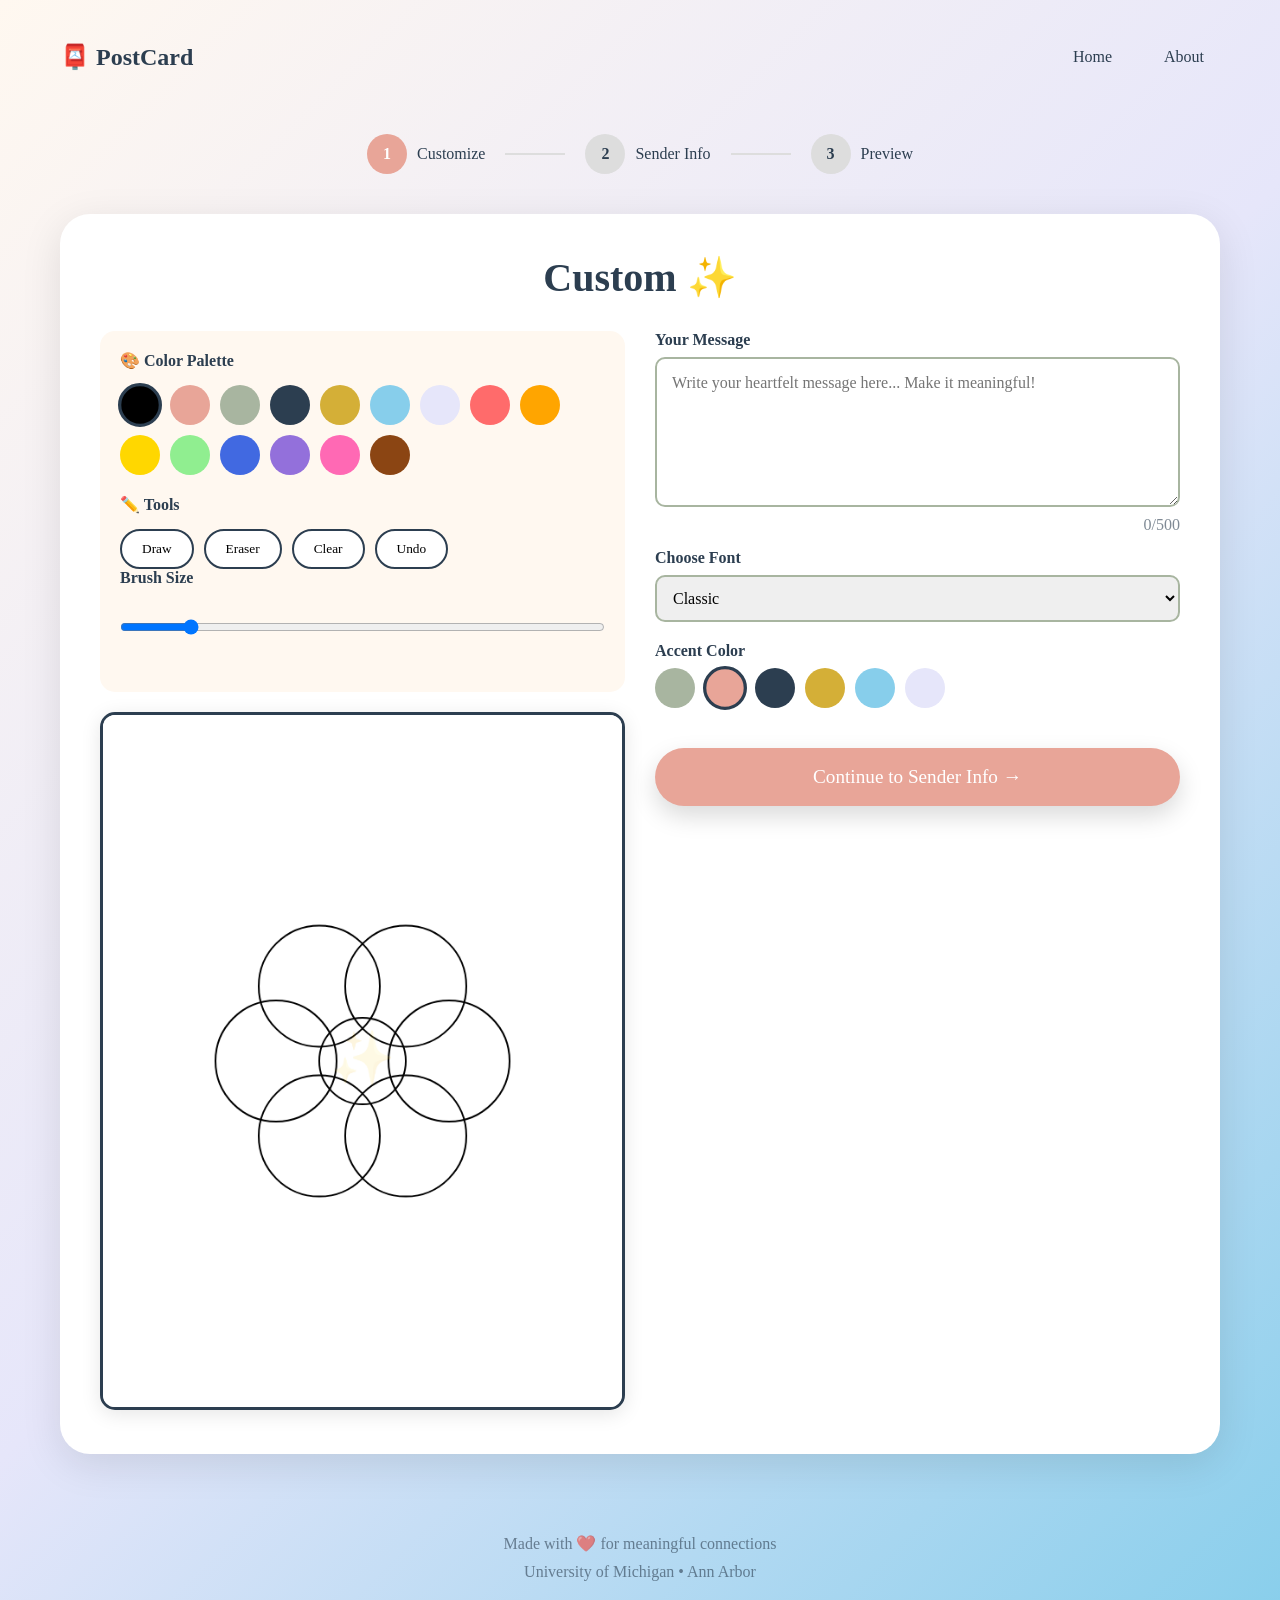
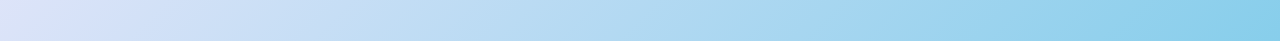
==== postcard-editor.html @ ebce6b2e "Split monolithic Postcard.html into multi-page structure with shared CSS and JS Co-Authored-By: Clau" ====
<!--
  postcard-editor.html — Postcard Creation Page
  Reached from Postcard.html after the user picks a category.
  URL params: ?category=<slug>&emoji=<emoji>[&loc=<qr_code_id>]

  Contains a 3-step wizard:
    Step 1 — Customize: draw on canvas, write message, choose font & accent color
    Step 2 — Sender Info: name/nickname/anonymous, campus location
    Step 3 — Preview: front + back preview before generating the share link

  On completion, saves postcard data to localStorage and shows a share modal
  with a link pointing to postcard-view.html?view=<id>.
  All interactivity is handled by postcard-editor.js.
-->
<!DOCTYPE html>
<html lang="en">
<head>
    <meta charset="UTF-8">
    <meta name="viewport" content="width=device-width, initial-scale=1.0">
    <title>Create Postcard - Virtual Postcard Platform</title>
    <link rel="stylesheet" href="postcard.css">
</head>
<body>
    <div class="container">
        <!-- Header -->
        <header>
            <div class="logo">
                📮 PostCard
            </div>
            <nav>
                <button onclick="window.location.href='Postcard.html'">Home</button>
                <button onclick="window.location.href='Postcard.html#about'">About</button>
            </nav>
        </header>

        <!-- Editor (always active on this page) -->
        <div id="editor" class="section active">
            <div class="progress-bar">
                <div class="progress-step">
                    <div class="progress-circle active" id="step1">1</div>
                    <span>Customize</span>
                </div>
                <div class="progress-line"></div>
                <div class="progress-step">
                    <div class="progress-circle" id="step2">2</div>
                    <span>Sender Info</span>
                </div>
                <div class="progress-line"></div>
                <div class="progress-step">
                    <div class="progress-circle" id="step3">3</div>
                    <span>Preview</span>
                </div>
            </div>

            <!-- Step 1: Customize -->
            <div id="editor-step1" class="editor-step">
                <div class="editor">
                    <h2 id="editorTitle">Create Your Postcard</h2>
                    <div class="canvas-container">
                        <div class="canvas-section">
                            <div class="tools">
                                <h4>🎨 Color Palette</h4>
                                <div class="color-palette" id="colorPalette"></div>

                                <h4>✏️ Tools</h4>
                                <div class="tool-buttons">
                                    <button class="tool-btn" onclick="setTool('draw')">Draw</button>
                                    <button class="tool-btn" onclick="setTool('erase')">Eraser</button>
                                    <button class="tool-btn" onclick="clearCanvas()">Clear</button>
                                    <button class="tool-btn" onclick="undo()">Undo</button>
                                </div>

                                <h4>Brush Size</h4>
                                <input type="range" min="1" max="20" value="3" id="brushSize" style="width: 100%;">
                            </div>
                            <canvas id="drawingCanvas" width="600" height="800"></canvas>
                        </div>

                        <div class="canvas-section">
                            <label>Your Message</label>
                            <textarea id="messageText" placeholder="Write your heartfelt message here... Make it meaningful!" maxlength="500"></textarea>
                            <div style="text-align: right; opacity: 0.6; margin-top: -15px; margin-bottom: 15px;">
                                <span id="charCount">0</span>/500
                            </div>

                            <label>Choose Font</label>
                            <select id="fontSelect">
                                <option value="Georgia, serif">Classic</option>
                                <option value="'Palatino', serif">Elegant</option>
                                <option value="'Courier New', monospace">Typewriter</option>
                                <option value="'Brush Script MT', cursive">Handwriting</option>
                                <option value="Arial, sans-serif">Modern</option>
                            </select>

                            <label>Accent Color</label>
                            <div class="color-palette" id="accentColors"></div>

                            <button class="cta-button" style="width: 100%; margin-top: 20px;" onclick="goToStep(2)">
                                Continue to Sender Info →
                            </button>
                        </div>
                    </div>
                </div>
            </div>

            <!-- Step 2: Sender Info -->
            <div id="editor-step2" class="editor-step" style="display: none;">
                <div class="editor">
                    <h2>Sender Information</h2>
                    <p style="text-align: center; opacity: 0.7; margin-bottom: 30px;">
                        How should the recipient see you?
                    </p>

                    <label>Display As</label>
                    <div class="radio-group">
                        <label class="radio-option">
                            <input type="radio" name="senderMode" value="named" checked>
                            <div>
                                <strong>Show My Name</strong>
                                <div style="font-size: 0.9rem; opacity: 0.7;">From: [Your Name]</div>
                            </div>
                        </label>
                        <label class="radio-option">
                            <input type="radio" name="senderMode" value="nickname">
                            <div>
                                <strong>Use a Nickname</strong>
                                <div style="font-size: 0.9rem; opacity: 0.7;">From: [Nickname]</div>
                            </div>
                        </label>
                        <label class="radio-option">
                            <input type="radio" name="senderMode" value="anonymous">
                            <div>
                                <strong>Stay Anonymous</strong>
                                <div style="font-size: 0.9rem; opacity: 0.7;">From: A Friend</div>
                            </div>
                        </label>
                    </div>

                    <label>Your Name / Nickname</label>
                    <input type="text" id="senderName" placeholder="Enter your name or nickname" maxlength="50">

                    <label>Sent From</label>
                    <select id="location">
                        <option value="">Select location...</option>
                        <option value="Pierpont Commons, North Campus">Pierpont Commons, North Campus</option>
                        <option value="Duderstadt Center, North Campus">Duderstadt Center, North Campus</option>
                        <option value="Shapiro Library (UGLi), Central Campus">Shapiro Library (UGLi), Central Campus</option>
                        <option value="Michigan Union, Central Campus">Michigan Union, Central Campus</option>
                        <option value="North Campus">North Campus</option>
                        <option value="Central Campus">Central Campus</option>
                        <option value="Ann Arbor, MI">Ann Arbor, MI</option>
                    </select>

                    <div class="action-buttons">
                        <button class="btn-secondary" onclick="goToStep(1)">← Back</button>
                        <button class="cta-button" style="flex: 2;" onclick="goToStep(3)">Preview →</button>
                    </div>
                </div>
            </div>

            <!-- Step 3: Preview -->
            <div id="editor-step3" class="editor-step" style="display: none;">
                <div class="editor">
                    <h2>Preview Your Postcard</h2>
                    <p style="text-align: center; opacity: 0.7; margin-bottom: 30px;">
                        Check everything looks good before sending!
                    </p>

                    <div class="postcard-preview">
                        <div class="postcard-sides">
                            <div>
                                <h3 style="text-align: center; margin-bottom: 15px;">Front</h3>
                                <div class="postcard-side postcard-front">
                                    <canvas id="previewCanvas" width="300" height="400" style="max-width: 100%;"></canvas>
                                </div>
                            </div>
                            <div>
                                <h3 style="text-align: center; margin-bottom: 15px;">Back</h3>
                                <div class="postcard-side postcard-back">
                                    <div id="previewMessage" style="font-size: 1.1rem; line-height: 1.6;"></div>
                                    <div style="margin-top: 20px; padding-top: 20px; border-top: 2px dashed rgba(0,0,0,0.2);">
                                        <div id="previewSender" style="margin-bottom: 10px;"><strong>From:</strong> <span></span></div>
                                        <div id="previewLocation" style="opacity: 0.7; font-size: 0.9rem;"><strong>Sent from:</strong> <span></span></div>
                                    </div>
                                    <div class="stamp">💌</div>
                                </div>
                            </div>
                        </div>
                    </div>

                    <div class="action-buttons">
                        <button class="btn-secondary" onclick="goToStep(2)">← Edit</button>
                        <button class="cta-button" style="flex: 2;" onclick="generatePostcard()">Create & Share Link 🚀</button>
                    </div>
                </div>
            </div>
        </div>

        <footer>
            <p>Made with ❤️ for meaningful connections</p>
            <p style="margin-top: 10px;">University of Michigan • Ann Arbor</p>
        </footer>
    </div>

    <!-- Share Modal -->
    <div id="shareModal" class="modal">
        <div class="modal-content">
            <button class="modal-close" onclick="closeModal()">×</button>
            <h2>🎉 Postcard Created!</h2>
            <p style="margin: 20px 0;">Share this link with your recipient:</p>
            <div class="share-url" id="shareUrl"></div>
            <button class="cta-button" onclick="copyLink()" style="width: 100%; margin-bottom: 10px;">
                📋 Copy Link
            </button>
            <button class="cta-button" onclick="shareViaEmail()" style="width: 100%; margin-bottom: 10px; background: var(--sage);">
                ✉️ Share via Email
            </button>
            <button class="btn-secondary" onclick="closeModal(); window.location.href='Postcard.html';" style="width: 100%;">
                Create Another Postcard
            </button>
        </div>
    </div>

    <script src="postcard-editor.js"></script>
</body>
</html>
---- postcard.css ----
/*
 * postcard.css
 * Shared stylesheet for the Virtual Postcard Platform.
 * Imported by all three pages: Postcard.html, postcard-editor.html, postcard-view.html.
 * Defines CSS variables (colors), layout (header, nav, card grid),
 * editor components (canvas, tools, color swatches), postcard preview,
 * share modal, progress bar, and responsive breakpoints.
 */

* {
    margin: 0;
    padding: 0;
    box-sizing: border-box;
}

:root {
    --cream: #FFF8F0;
    --sage: #A8B5A0;
    --rose: #E8A598;
    --navy: #2C3E50;
    --gold: #D4AF37;
    --sky: #87CEEB;
    --lavender: #E6E6FA;
}

body {
    font-family: Georgia, serif;
    background: linear-gradient(135deg, var(--cream) 0%, var(--lavender) 50%, var(--sky) 100%);
    min-height: 100vh;
    color: var(--navy);
}

.container {
    max-width: 1200px;
    margin: 0 auto;
    padding: 20px;
}

/* Header */
header {
    display: flex;
    justify-content: space-between;
    align-items: center;
    padding: 20px 0;
    margin-bottom: 40px;
}

.logo {
    display: flex;
    align-items: center;
    gap: 10px;
    font-size: 24px;
    font-weight: bold;
    color: var(--navy);
}

/* Navigation */
nav {
    display: flex;
    gap: 20px;
}

nav button {
    background: none;
    border: none;
    color: var(--navy);
    cursor: pointer;
    font-family: Georgia, serif;
    font-size: 16px;
    padding: 8px 16px;
    border-radius: 20px;
    transition: all 0.3s;
}

nav button:hover {
    background: var(--rose);
    color: white;
}

/* Sections */
.section {
    display: none;
}

.section.active {
    display: block;
    animation: fadeIn 0.5s ease-out;
}

@keyframes fadeIn {
    from { opacity: 0; transform: translateY(20px); }
    to { opacity: 1; transform: translateY(0); }
}

/* Hero Section */
.hero {
    text-align: center;
    padding: 60px 20px;
}

.hero h1 {
    font-size: 4rem;
    line-height: 1.2;
    margin-bottom: 20px;
    color: var(--navy);
}

.hero .highlight {
    color: var(--rose);
}

.hero p {
    font-size: 1.5rem;
    margin-bottom: 40px;
    opacity: 0.8;
}

.cta-button {
    background: var(--rose);
    color: white;
    border: none;
    padding: 18px 40px;
    font-size: 1.2rem;
    border-radius: 50px;
    cursor: pointer;
    font-family: Georgia, serif;
    box-shadow: 0 10px 25px rgba(0,0,0,0.15);
    transition: all 0.3s;
}

.cta-button:hover {
    background: var(--navy);
    transform: translateY(-2px);
    box-shadow: 0 15px 35px rgba(0,0,0,0.2);
}

/* Card Grid */
.card-grid {
    display: grid;
    grid-template-columns: repeat(auto-fit, minmax(250px, 1fr));
    gap: 30px;
    margin: 40px 0;
}

.card {
    background: white;
    border-radius: 20px;
    padding: 30px;
    box-shadow: 0 4px 15px rgba(0,0,0,0.1);
    transition: all 0.3s;
    cursor: pointer;
    text-align: center;
}

.card:hover {
    transform: translateY(-5px);
    box-shadow: 0 10px 30px rgba(0,0,0,0.15);
}

.card-emoji {
    font-size: 4rem;
    margin-bottom: 15px;
}

.card h3 {
    font-size: 1.5rem;
    margin-bottom: 10px;
    color: var(--navy);
}

.card p {
    opacity: 0.7;
    line-height: 1.6;
}

/* Editor Section */
.editor {
    background: white;
    border-radius: 30px;
    padding: 40px;
    box-shadow: 0 10px 40px rgba(0,0,0,0.1);
    margin: 40px 0;
}

.editor h2 {
    text-align: center;
    font-size: 2.5rem;
    margin-bottom: 30px;
    color: var(--navy);
}

.canvas-container {
    display: flex;
    gap: 30px;
    flex-wrap: wrap;
}

.canvas-section {
    flex: 1;
    min-width: 300px;
}

#drawingCanvas {
    border: 3px solid var(--navy);
    border-radius: 15px;
    width: 100%;
    max-width: 600px;
    cursor: crosshair;
    box-shadow: 0 4px 20px rgba(0,0,0,0.1);
}

.tools {
    background: var(--cream);
    padding: 20px;
    border-radius: 15px;
    margin-bottom: 20px;
}

.tools h4 {
    margin-bottom: 15px;
    color: var(--navy);
}

.color-palette {
    display: flex;
    flex-wrap: wrap;
    gap: 10px;
    margin-bottom: 20px;
}

.color-swatch {
    width: 40px;
    height: 40px;
    border-radius: 50%;
    cursor: pointer;
    border: 3px solid transparent;
    transition: all 0.2s;
}

.color-swatch:hover,
.color-swatch.active {
    border-color: var(--navy);
    transform: scale(1.1);
}

.tool-buttons {
    display: flex;
    gap: 10px;
    flex-wrap: wrap;
}

.tool-btn {
    padding: 10px 20px;
    border: 2px solid var(--navy);
    background: white;
    border-radius: 25px;
    cursor: pointer;
    font-family: Georgia, serif;
    transition: all 0.3s;
}

.tool-btn:hover,
.tool-btn.active {
    background: var(--navy);
    color: white;
}

textarea, input {
    width: 100%;
    padding: 15px;
    border: 2px solid var(--sage);
    border-radius: 10px;
    font-family: Georgia, serif;
    font-size: 1rem;
    margin-bottom: 20px;
    resize: vertical;
}

textarea {
    min-height: 150px;
}

label {
    display: block;
    font-weight: bold;
    margin-bottom: 8px;
    color: var(--navy);
}

select {
    width: 100%;
    padding: 12px;
    border: 2px solid var(--sage);
    border-radius: 10px;
    font-family: Georgia, serif;
    font-size: 1rem;
    margin-bottom: 20px;
}

.radio-group {
    display: flex;
    flex-direction: column;
    gap: 15px;
    margin-bottom: 20px;
}

.radio-option {
    padding: 15px;
    border: 2px solid var(--sage);
    border-radius: 10px;
    cursor: pointer;
    transition: all 0.3s;
    display: flex;
    align-items: center;
    gap: 15px;
}

.radio-option:hover {
    background: var(--cream);
}

.radio-option input[type="radio"] {
    width: auto;
    margin: 0;
}

/* Postcard Preview */
.postcard-preview {
    background: white;
    border-radius: 20px;
    padding: 30px;
    box-shadow: 0 10px 30px rgba(0,0,0,0.15);
    margin: 30px 0;
}

.postcard-sides {
    display: grid;
    grid-template-columns: repeat(auto-fit, minmax(300px, 1fr));
    gap: 30px;
}

.postcard-side {
    border: 2px solid var(--navy);
    border-radius: 15px;
    padding: 20px;
    min-height: 400px;
}

.postcard-front {
    background: linear-gradient(135deg, rgba(168, 181, 160, 0.2), rgba(232, 165, 152, 0.2));
    display: flex;
    align-items: center;
    justify-content: center;
}

.postcard-back {
    background: var(--cream);
    display: flex;
    flex-direction: column;
    justify-content: space-between;
}

.stamp {
    width: 60px;
    height: 60px;
    border: 4px solid var(--rose);
    border-radius: 10px;
    display: flex;
    align-items: center;
    justify-content: center;
    font-size: 2rem;
    align-self: flex-end;
    margin-top: auto;
}

/* Action Buttons */
.action-buttons {
    display: flex;
    gap: 15px;
    margin-top: 30px;
    flex-wrap: wrap;
}

.btn-secondary {
    background: var(--sage);
    color: white;
    border: none;
    padding: 15px 30px;
    font-size: 1.1rem;
    border-radius: 50px;
    cursor: pointer;
    font-family: Georgia, serif;
    transition: all 0.3s;
    flex: 1;
    min-width: 150px;
}

.btn-secondary:hover {
    background: var(--navy);
}

/* Share Modal */
.modal {
    display: none;
    position: fixed;
    top: 0;
    left: 0;
    right: 0;
    bottom: 0;
    background: rgba(0,0,0,0.7);
    z-index: 1000;
    align-items: center;
    justify-content: center;
}

.modal.active {
    display: flex;
}

.modal-content {
    background: white;
    border-radius: 30px;
    padding: 40px;
    max-width: 500px;
    width: 90%;
    text-align: center;
    position: relative;
    animation: slideUp 0.3s ease-out;
}

@keyframes slideUp {
    from { transform: translateY(100px); opacity: 0; }
    to { transform: translateY(0); opacity: 1; }
}

.modal-close {
    position: absolute;
    top: 20px;
    right: 20px;
    background: none;
    border: none;
    font-size: 2rem;
    cursor: pointer;
    color: var(--navy);
}

.share-url {
    background: var(--cream);
    padding: 15px;
    border-radius: 10px;
    margin: 20px 0;
    word-break: break-all;
    font-family: monospace;
}

/* Responsive */
@media (max-width: 768px) {
    .hero h1 {
        font-size: 2.5rem;
    }

    .hero p {
        font-size: 1.2rem;
    }

    .canvas-container {
        flex-direction: column;
    }

    .card-grid {
        grid-template-columns: repeat(auto-fit, minmax(150px, 1fr));
        gap: 15px;
    }

    .action-buttons {
        flex-direction: column;
    }

    .action-buttons button {
        width: 100%;
    }
}

.progress-bar {
    display: flex;
    justify-content: center;
    align-items: center;
    gap: 20px;
    margin-bottom: 40px;
}

.progress-step {
    display: flex;
    align-items: center;
    gap: 10px;
}

.progress-circle {
    width: 40px;
    height: 40px;
    border-radius: 50%;
    background: #ddd;
    display: flex;
    align-items: center;
    justify-content: center;
    font-weight: bold;
    transition: all 0.3s;
}

.progress-circle.active {
    background: var(--rose);
    color: white;
}

.progress-line {
    width: 60px;
    height: 2px;
    background: #ddd;
}

footer {
    text-align: center;
    padding: 40px 20px;
    opacity: 0.6;
}
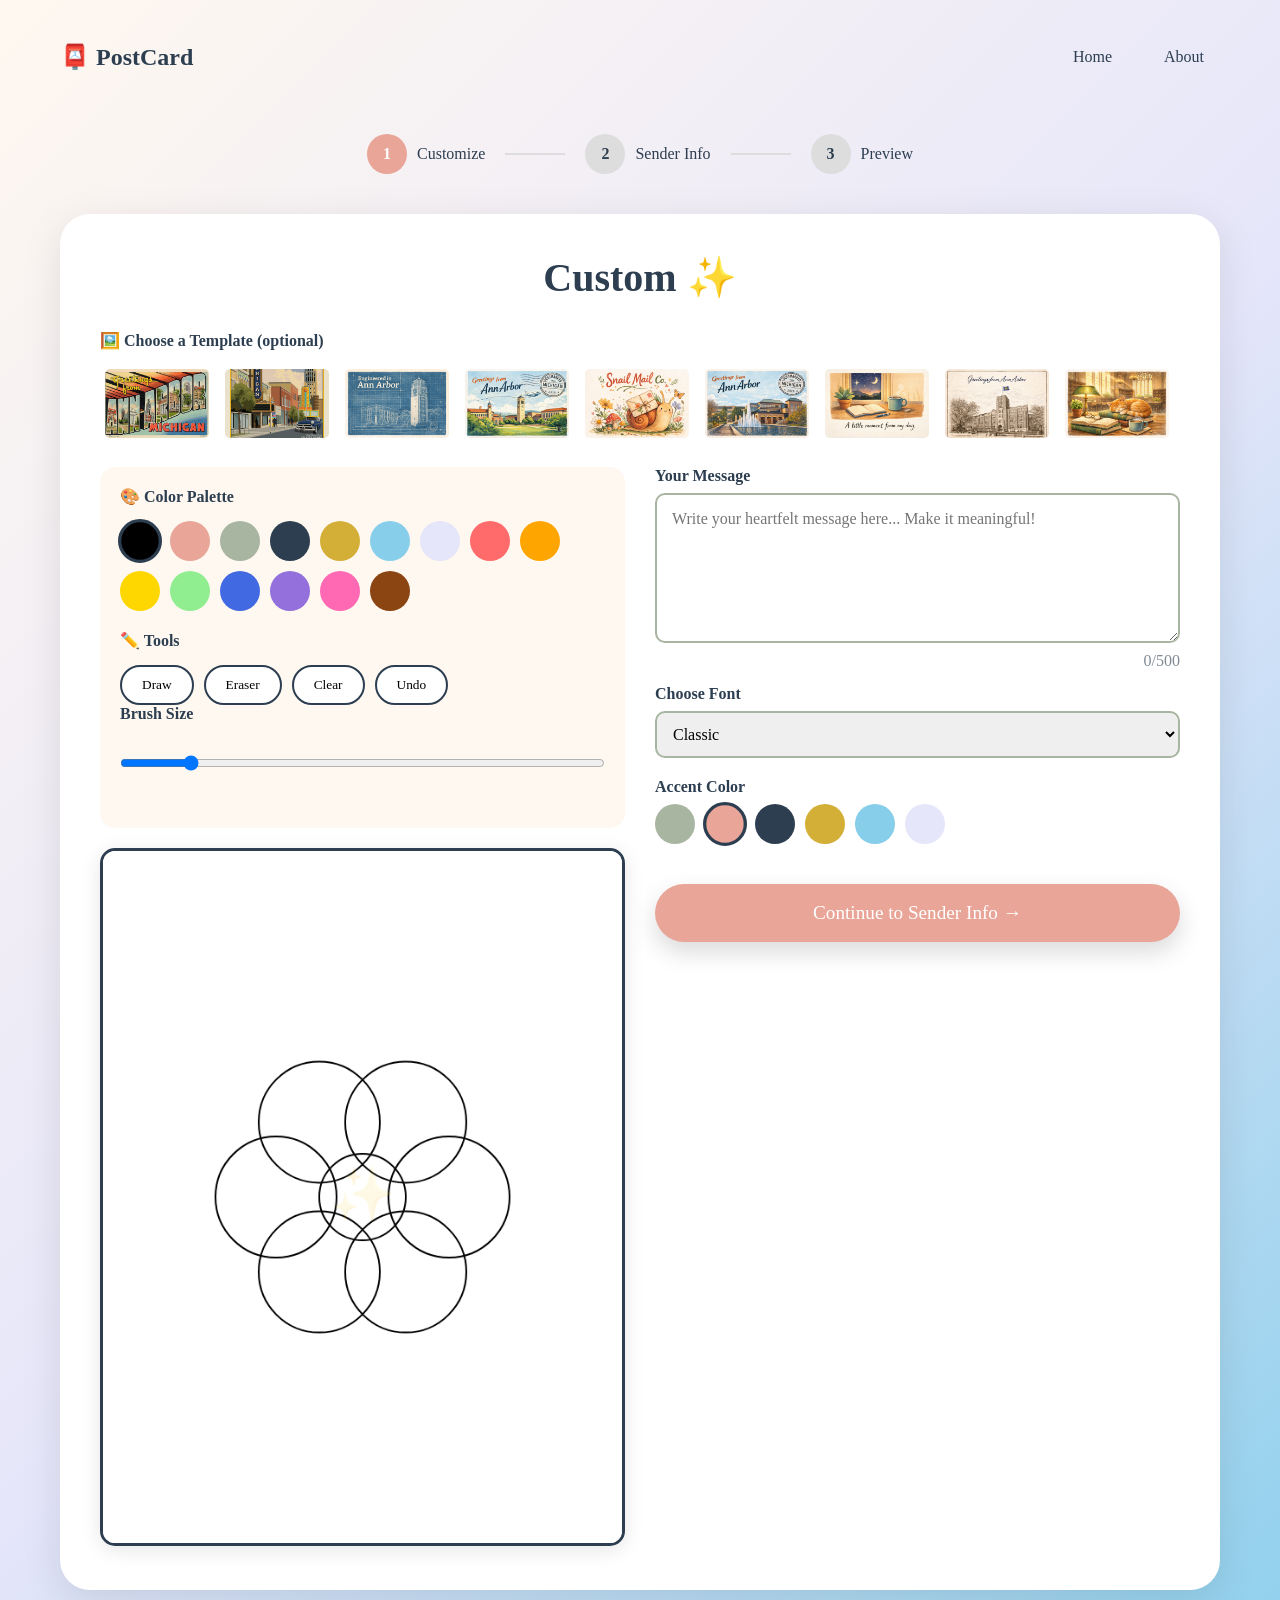
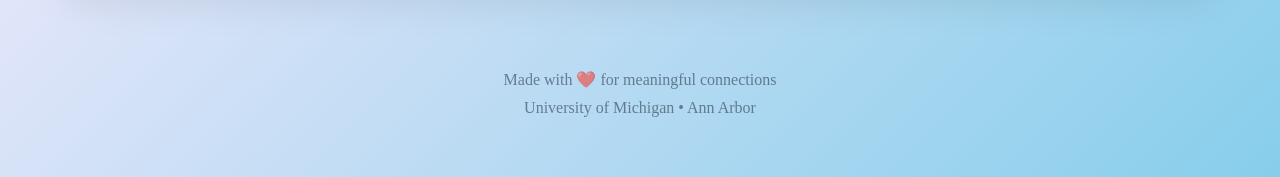
==== commit a563cd43: "Add postcard templates, home page decorations, and mobile responsive fixes Co-Authored-By: Claude So" ====
--- a/postcard-editor.html
+++ b/postcard-editor.html
@@ -56,6 +56,12 @@
             <div id="editor-step1" class="editor-step">
                 <div class="editor">
                     <h2 id="editorTitle">Create Your Postcard</h2>
+                    <!-- Template Picker -->
+                    <div class="template-picker">
+                        <h4>🖼️ Choose a Template (optional)</h4>
+                        <div class="template-grid" id="templateGrid"></div>
+                    </div>
+
                     <div class="canvas-container">
                         <div class="canvas-section">
                             <div class="tools">
@@ -64,8 +70,8 @@
 
                                 <h4>✏️ Tools</h4>
                                 <div class="tool-buttons">
-                                    <button class="tool-btn" onclick="setTool('draw')">Draw</button>
-                                    <button class="tool-btn" onclick="setTool('erase')">Eraser</button>
+                                    <button class="tool-btn" onclick="setTool('draw', this)">Draw</button>
+                                    <button class="tool-btn" onclick="setTool('erase', this)">Eraser</button>
                                     <button class="tool-btn" onclick="clearCanvas()">Clear</button>
                                     <button class="tool-btn" onclick="undo()">Undo</button>
                                 </div>
--- a/postcard.css
+++ b/postcard.css
@@ -112,7 +112,8 @@
 .hero p {
     font-size: 1.5rem;
     margin-bottom: 40px;
-    opacity: 0.8;
+    color: var(--navy);
+    text-shadow: 0 1px 6px rgba(255,255,255,0.85);
 }
 
 .cta-button {
@@ -156,6 +157,53 @@
     transform: translateY(-5px);
     box-shadow: 0 10px 30px rgba(0,0,0,0.15);
 }
+
+.feature-card {
+    cursor: default;
+}
+
+.feature-card:hover {
+    transform: none;
+    box-shadow: 0 4px 15px rgba(0,0,0,0.1);
+}
+
+/* Background scattered postcards on home page */
+.hero {
+    position: relative;
+    overflow: hidden;
+}
+
+.hero h1,
+.hero p,
+.hero .cta-button {
+    position: relative;
+    z-index: 1;
+}
+
+.bg-postcards {
+    position: absolute;
+    inset: 0;
+    pointer-events: none;
+    z-index: 0;
+}
+
+.bg-pc {
+    position: absolute;
+    width: 185px;
+    border-radius: 10px;
+    box-shadow: 0 8px 25px rgba(0,0,0,0.18);
+    opacity: 0.4;
+}
+
+/* Left column */
+.bp1 { top:  2%;   left:  12px; transform: rotate(-10deg); }
+.bp3 { top:  37%;  left:  18px; transform: rotate(7deg);   }
+.bp5 { top:  70%;  left:  12px; transform: rotate(12deg);  }
+
+/* Right column */
+.bp2 { top:   5%;  right: 12px; transform: rotate(9deg);   }
+.bp4 { top:  38%;  right: 18px; transform: rotate(-8deg);  }
+.bp6 { top:  72%;  right: 12px; transform: rotate(-6deg);  }
 
 .card-emoji {
     font-size: 4rem;
@@ -348,9 +396,16 @@
 
 .postcard-front {
     background: linear-gradient(135deg, rgba(168, 181, 160, 0.2), rgba(232, 165, 152, 0.2));
-    display: flex;
-    align-items: center;
-    justify-content: center;
+    padding: 0;
+    overflow: hidden;
+    border-radius: 13px;
+    min-height: auto;
+}
+
+#previewCanvas {
+    display: block;
+    width: 100%;
+    height: auto;
 }
 
 .postcard-back {
@@ -479,6 +534,49 @@
     .action-buttons button {
         width: 100%;
     }
+
+    /* Progress bar on mobile */
+    .progress-bar {
+        gap: 8px;
+    }
+
+    .progress-step {
+        gap: 6px;
+    }
+
+    .progress-line {
+        width: 24px;
+    }
+
+    /* Preview page on mobile */
+    .postcard-preview {
+        padding: 15px;
+    }
+
+    .postcard-sides {
+        grid-template-columns: 1fr;
+        gap: 20px;
+    }
+
+    .postcard-sides > div {
+        display: flex;
+        flex-direction: column;
+        align-items: center;
+    }
+
+    .postcard-sides h3 {
+        text-align: center;
+        width: 100%;
+    }
+
+    .postcard-side {
+        width: 100%;
+        max-width: 320px;
+    }
+
+    #previewCanvas {
+        max-width: 320px;
+    }
 }
 
 .progress-bar {
@@ -498,6 +596,9 @@
 .progress-circle {
     width: 40px;
     height: 40px;
+    min-width: 40px;
+    min-height: 40px;
+    flex-shrink: 0;
     border-radius: 50%;
     background: #ddd;
     display: flex;
@@ -523,3 +624,39 @@
     padding: 40px 20px;
     opacity: 0.6;
 }
+
+/* Template Picker */
+.template-picker {
+    margin-bottom: 20px;
+}
+
+.template-picker h4 {
+    margin-bottom: 10px;
+}
+
+.template-grid {
+    display: flex;
+    gap: 10px;
+    overflow-x: auto;
+    padding: 6px 2px;
+}
+
+.template-thumb {
+    width: 110px;
+    height: 75px;
+    object-fit: cover;
+    border-radius: 8px;
+    cursor: pointer;
+    border: 3px solid transparent;
+    flex-shrink: 0;
+    transition: border-color 0.2s, box-shadow 0.2s;
+}
+
+.template-thumb:hover {
+    border-color: var(--rose);
+}
+
+.template-thumb.active {
+    border-color: var(--navy);
+    box-shadow: 0 0 0 2px var(--navy);
+}
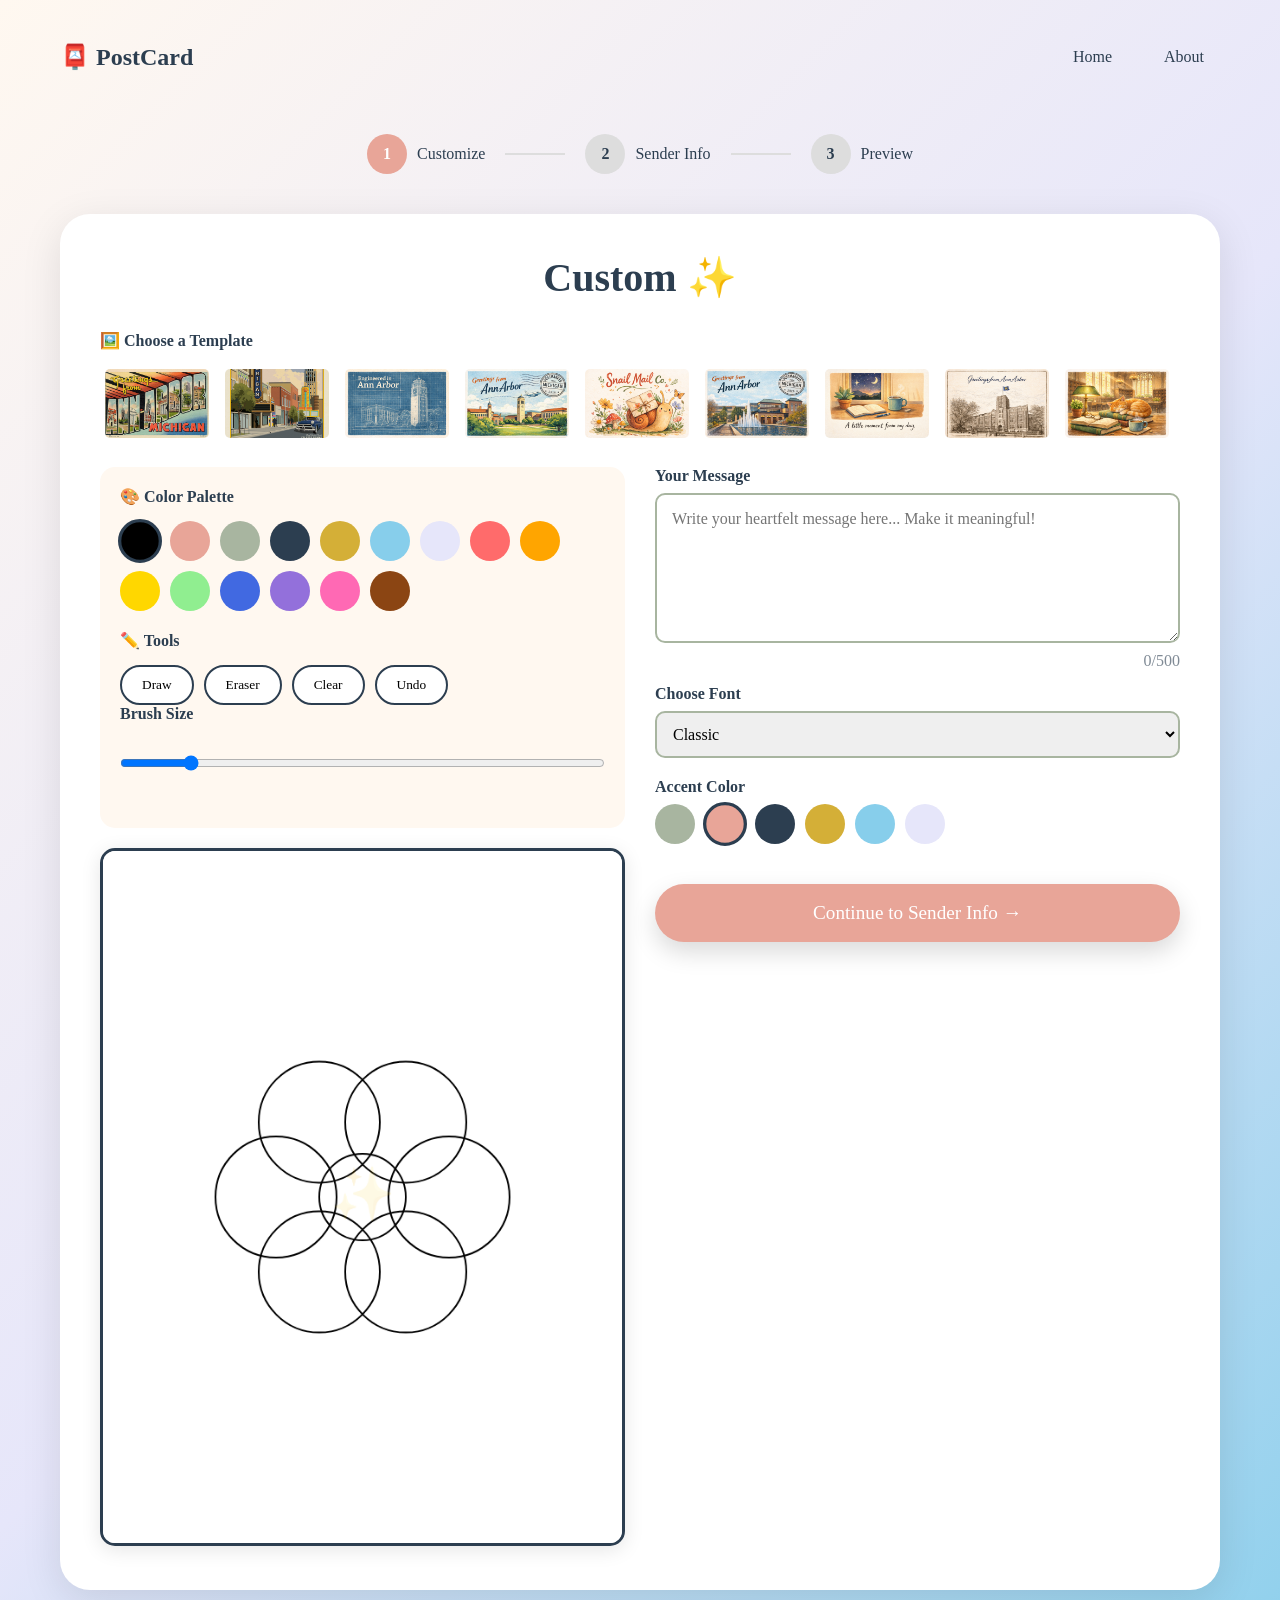
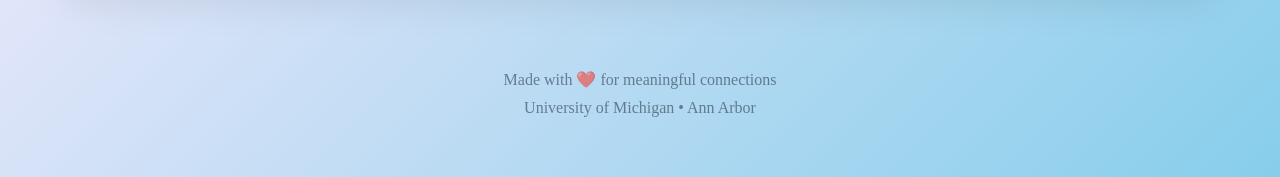
==== commit e5d6e766: "Add Gmail share button, fix URL-based postcard sharing, simplify sender info - Replace localStorage " ====
--- a/postcard-editor.html
+++ b/postcard-editor.html
@@ -58,7 +58,7 @@
                     <h2 id="editorTitle">Create Your Postcard</h2>
                     <!-- Template Picker -->
                     <div class="template-picker">
-                        <h4>🖼️ Choose a Template (optional)</h4>
+                        <h4>🖼️ Choose a Template</h4>
                         <div class="template-grid" id="templateGrid"></div>
                     </div>
 
@@ -116,31 +116,6 @@
                     <p style="text-align: center; opacity: 0.7; margin-bottom: 30px;">
                         How should the recipient see you?
                     </p>
-
-                    <label>Display As</label>
-                    <div class="radio-group">
-                        <label class="radio-option">
-                            <input type="radio" name="senderMode" value="named" checked>
-                            <div>
-                                <strong>Show My Name</strong>
-                                <div style="font-size: 0.9rem; opacity: 0.7;">From: [Your Name]</div>
-                            </div>
-                        </label>
-                        <label class="radio-option">
-                            <input type="radio" name="senderMode" value="nickname">
-                            <div>
-                                <strong>Use a Nickname</strong>
-                                <div style="font-size: 0.9rem; opacity: 0.7;">From: [Nickname]</div>
-                            </div>
-                        </label>
-                        <label class="radio-option">
-                            <input type="radio" name="senderMode" value="anonymous">
-                            <div>
-                                <strong>Stay Anonymous</strong>
-                                <div style="font-size: 0.9rem; opacity: 0.7;">From: A Friend</div>
-                            </div>
-                        </label>
-                    </div>
 
                     <label>Your Name / Nickname</label>
                     <input type="text" id="senderName" placeholder="Enter your name or nickname" maxlength="50">
@@ -213,13 +188,15 @@
         <div class="modal-content">
             <button class="modal-close" onclick="closeModal()">×</button>
             <h2>🎉 Postcard Created!</h2>
-            <p style="margin: 20px 0;">Share this link with your recipient:</p>
-            <div class="share-url" id="shareUrl"></div>
+            <div id="shareUrl" style="display:none;"></div>
+            <input type="email" id="recipientEmail" placeholder="Recipient's email address"
+                style="width:100%; padding:12px 15px; border:2px solid var(--sage); border-radius:10px;
+                       font-size:1rem; margin-bottom:15px; box-sizing:border-box; font-family:inherit;">
+            <button class="cta-button" onclick="shareViaGmail()" style="width: 100%; margin-bottom: 10px; background: #4285F4;">
+                ✉️ Send via Gmail
+            </button>
             <button class="cta-button" onclick="copyLink()" style="width: 100%; margin-bottom: 10px;">
                 📋 Copy Link
-            </button>
-            <button class="cta-button" onclick="shareViaEmail()" style="width: 100%; margin-bottom: 10px; background: var(--sage);">
-                ✉️ Share via Email
             </button>
             <button class="btn-secondary" onclick="closeModal(); window.location.href='Postcard.html';" style="width: 100%;">
                 Create Another Postcard
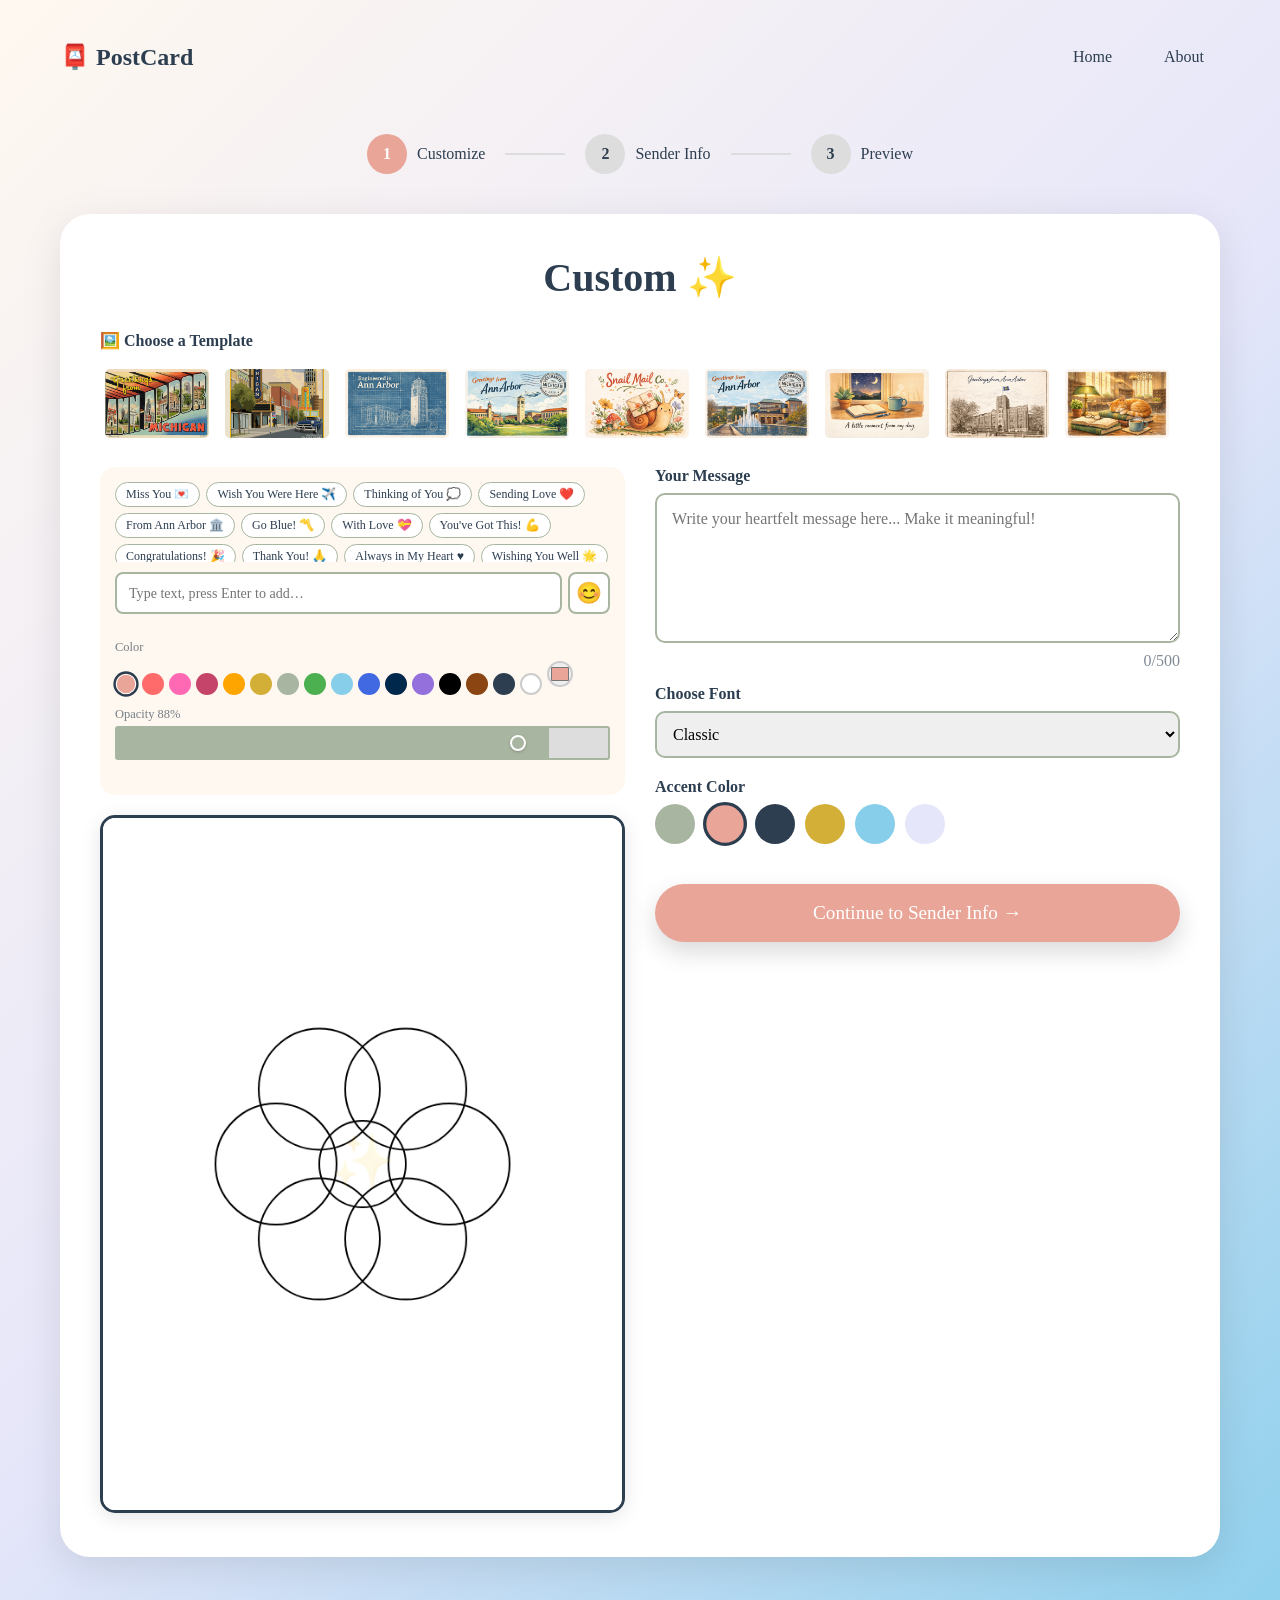
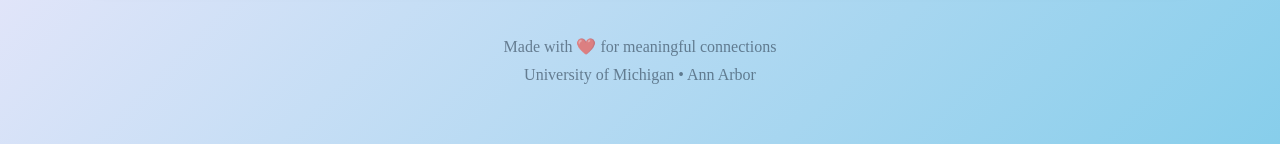
==== commit c7e4bb3c: "Fix preview back content, decoration rendering, and share link button Co-Authored-By: Claude Sonnet " ====
--- a/postcard-editor.html
+++ b/postcard-editor.html
@@ -64,22 +64,41 @@
 
                     <div class="canvas-container">
                         <div class="canvas-section">
-                            <div class="tools">
-                                <h4>🎨 Color Palette</h4>
-                                <div class="color-palette" id="colorPalette"></div>
-
-                                <h4>✏️ Tools</h4>
-                                <div class="tool-buttons">
-                                    <button class="tool-btn" onclick="setTool('draw', this)">Draw</button>
-                                    <button class="tool-btn" onclick="setTool('erase', this)">Eraser</button>
-                                    <button class="tool-btn" onclick="clearCanvas()">Clear</button>
-                                    <button class="tool-btn" onclick="undo()">Undo</button>
-                                </div>
-
-                                <h4>Brush Size</h4>
-                                <input type="range" min="1" max="20" value="3" id="brushSize" style="width: 100%;">
-                            </div>
-                            <canvas id="drawingCanvas" width="600" height="800"></canvas>
+                            <div class="decoration-panel">
+                                <!-- Preset stamps -->
+                                <div class="stamp-presets" id="stampPresets"></div>
+
+                                <!-- Text + emoji toggle -->
+                                <div style="display:flex; gap:6px; align-items:stretch; margin-top:10px;">
+                                    <input type="text" id="stampText" placeholder="Type text, press Enter to add…" maxlength="60"
+                                           style="flex:1; padding:0 12px; height:42px; border:2px solid var(--sage); border-radius:8px; font-family:Georgia,serif; font-size:0.88rem; box-sizing:border-box;">
+                                    <button class="emoji-toggle-btn" onclick="toggleEmojiPicker(this)" title="Add emoji" style="height:42px; width:42px; padding:0;">😊</button>
+                                </div>
+
+                                <!-- Emoji picker (hidden by default) -->
+                                <div id="emojiPicker" class="emoji-picker" style="display:none"></div>
+
+                                <!-- Color -->
+                                <div style="margin-top:6px;">
+                                    <div style="font-size:0.78rem; opacity:0.65; margin-bottom:6px;">Color</div>
+                                    <div style="display:flex; flex-wrap:wrap; gap:5px; align-items:center;">
+                                        <div id="stampColorPalette" style="display:flex; flex-wrap:wrap; gap:5px;"></div>
+                                        <input type="color" id="stampColorCustom" value="#E8A598" title="Custom color"
+                                               style="width:26px; height:26px; border:2px solid #ccc; border-radius:50%; cursor:pointer; padding:0;">
+                                    </div>
+                                </div>
+
+                                <!-- Opacity -->
+                                <div>
+                                    <div style="font-size:0.78rem; opacity:0.65; margin-bottom:4px;">Opacity <span id="opacityVal">88</span>%</div>
+                                    <input type="range" id="stampOpacity" min="20" max="100" value="88" style="width:100%; --fill:88%;"
+                                           oninput="document.getElementById('opacityVal').textContent=this.value; this.style.setProperty('--fill', this.value+'%')">
+                                </div>
+                            </div>
+                            <div class="canvas-wrapper">
+                                <canvas id="drawingCanvas" width="600" height="800"></canvas>
+                                <div id="decorationsOverlay" class="decorations-overlay"></div>
+                            </div>
                         </div>
 
                         <div class="canvas-section">
--- a/postcard.css
+++ b/postcard.css
@@ -660,3 +660,298 @@
     border-color: var(--navy);
     box-shadow: 0 0 0 2px var(--navy);
 }
+
+/* Decoration Panel */
+.decoration-panel {
+    width: 100%;
+    background: var(--cream);
+    border-radius: 15px;
+    padding: 15px;
+    margin-bottom: 20px;
+    display: flex;
+    flex-direction: column;
+}
+
+.deco-tabs {
+    display: flex;
+    gap: 8px;
+    margin-bottom: 12px;
+}
+
+.deco-tab {
+    flex: 1;
+    padding: 8px 6px;
+    border: 2px solid var(--sage);
+    background: white;
+    border-radius: 20px;
+    cursor: pointer;
+    font-size: 0.82rem;
+    font-family: Georgia, serif;
+    color: var(--navy);
+    transition: all 0.2s;
+}
+
+.deco-tab.active {
+    background: var(--sage);
+    color: white;
+}
+
+.deco-content {
+    gap: 8px;
+    flex-wrap: wrap;
+    align-content: flex-start;
+}
+
+.stamps-grid {
+    display: flex;
+}
+
+.stickers-grid {
+    display: flex;
+}
+
+.borders-grid {
+    display: flex;
+}
+
+.stamp-btn {
+    padding: 6px 14px;
+    border: 2px solid;
+    background: white;
+    border-radius: 20px;
+    cursor: pointer;
+    font-size: 0.8rem;
+    font-family: Georgia, serif;
+    transition: all 0.15s;
+    white-space: nowrap;
+}
+
+.stamp-btn:hover {
+    opacity: 0.75;
+    transform: scale(1.05);
+}
+
+.sticker-btn {
+    width: 46px;
+    height: 46px;
+    font-size: 1.6rem;
+    border: none;
+    background: white;
+    border-radius: 10px;
+    cursor: pointer;
+    transition: transform 0.15s;
+    display: flex;
+    align-items: center;
+    justify-content: center;
+    flex-shrink: 0;
+}
+
+.sticker-btn:hover {
+    transform: scale(1.25);
+}
+
+.border-option {
+    display: flex;
+    flex-direction: column;
+    align-items: center;
+    gap: 5px;
+    padding: 8px 10px;
+    border: 2px solid #ddd;
+    border-radius: 10px;
+    cursor: pointer;
+    background: white;
+    font-size: 0.72rem;
+    font-family: Georgia, serif;
+    color: var(--navy);
+    transition: all 0.2s;
+    min-width: 68px;
+}
+
+.border-option.active {
+    border-color: var(--sage);
+    background: rgba(168,181,160,0.15);
+}
+
+.border-preview {
+    width: 52px;
+    height: 36px;
+    border-radius: 4px;
+    background: #f5f0e8;
+}
+
+.border-preview-none  { border: 2px dashed #ccc; }
+.border-preview-classic { border: 3px solid rgba(0,0,0,0.55); }
+.border-preview-vintage { border: 3px solid rgba(139,90,43,0.75); outline: 1px dashed rgba(139,90,43,0.4); outline-offset: -7px; }
+.border-preview-double  { border: 2px solid rgba(0,0,0,0.5); outline: 1px solid rgba(0,0,0,0.3); outline-offset: -6px; }
+.border-preview-floral  { border: 2px solid rgba(232,165,152,0.8); }
+.border-preview-polaroid { border: 3px solid white; border-bottom-width: 10px; box-shadow: 0 0 0 1px #ccc; }
+
+/* Canvas wrapper + decorations overlay */
+.canvas-wrapper {
+    position: relative;
+    display: inline-block;
+    line-height: 0;
+}
+
+.decorations-overlay {
+    position: absolute;
+    top: 0; left: 0;
+    width: 100%; height: 100%;
+    pointer-events: none;
+    overflow: hidden;
+}
+
+.deco-item {
+    position: absolute;
+    pointer-events: all;
+    cursor: move;
+    user-select: none;
+    touch-action: none;
+    display: flex;
+    align-items: center;
+    justify-content: center;
+}
+
+.deco-stamp {
+    font-family: Georgia, serif;
+    font-weight: bold;
+    white-space: nowrap;
+    line-height: 1.4;
+}
+
+.deco-sticker {
+    line-height: 1;
+}
+
+.deco-delete {
+    position: absolute;
+    top: -9px; right: -9px;
+    width: 18px; height: 18px;
+    background: #e74c3c;
+    color: white;
+    border: none;
+    border-radius: 50%;
+    font-size: 11px;
+    cursor: pointer;
+    display: none;
+    align-items: center;
+    justify-content: center;
+    line-height: 1;
+    padding: 0;
+    z-index: 10;
+}
+
+.deco-item:hover .deco-delete,
+.deco-item.selected .deco-delete {
+    display: flex;
+}
+
+.resize-handle {
+    position: absolute;
+    bottom: -6px; right: -6px;
+    width: 13px; height: 13px;
+    background: white;
+    border: 2px solid #888;
+    border-radius: 3px;
+    cursor: se-resize;
+    display: none;
+    z-index: 10;
+}
+
+.deco-item:hover .resize-handle,
+.deco-item.selected .resize-handle {
+    display: block;
+}
+
+/* Stamp customization */
+.stamp-presets {
+    display: flex;
+    flex-wrap: wrap;
+    gap: 6px;
+    max-height: 80px;
+    overflow-y: auto;
+}
+
+.stamp-preset-btn {
+    padding: 4px 10px;
+    border: 1.5px solid var(--sage);
+    background: white;
+    border-radius: 20px;
+    cursor: pointer;
+    font-size: 0.75rem;
+    font-family: Georgia, serif;
+    color: var(--navy);
+    white-space: nowrap;
+    transition: all 0.15s;
+}
+
+.stamp-preset-btn:hover {
+    background: var(--sage);
+    color: white;
+}
+
+.stamp-color-swatch {
+    width: 22px;
+    height: 22px;
+    border-radius: 50%;
+    cursor: pointer;
+    border: 2px solid transparent;
+    transition: transform 0.15s;
+    flex-shrink: 0;
+}
+
+.stamp-color-swatch:hover {
+    transform: scale(1.2);
+}
+
+.stamp-color-swatch.active {
+    border-color: var(--navy);
+    transform: scale(1.15);
+    box-shadow: 0 0 0 1px white inset;
+}
+
+/* Emoji picker & toggle */
+.emoji-toggle-btn {
+    font-size: 1.3rem;
+    background: white;
+    border: 2px solid var(--sage);
+    border-radius: 8px;
+    padding: 5px 8px;
+    cursor: pointer;
+    transition: opacity 0.2s;
+    flex-shrink: 0;
+}
+
+.emoji-picker {
+    display: flex;
+    flex-wrap: wrap;
+    gap: 4px;
+    background: white;
+    border: 1.5px solid #ddd;
+    border-radius: 10px;
+    padding: 8px;
+    max-height: 130px;
+    overflow-y: auto;
+}
+
+/* Range input custom styling */
+input[type="range"] {
+    -webkit-appearance: none;
+    appearance: none;
+    height: 6px;
+    border-radius: 3px;
+    background: linear-gradient(to right, var(--sage) var(--fill, 85%), #ddd var(--fill, 85%));
+    outline: none;
+    cursor: pointer;
+}
+
+input[type="range"]::-webkit-slider-thumb {
+    -webkit-appearance: none;
+    width: 16px;
+    height: 16px;
+    border-radius: 50%;
+    background: var(--sage);
+    cursor: pointer;
+    border: 2px solid white;
+    box-shadow: 0 1px 3px rgba(0,0,0,0.2);
+}
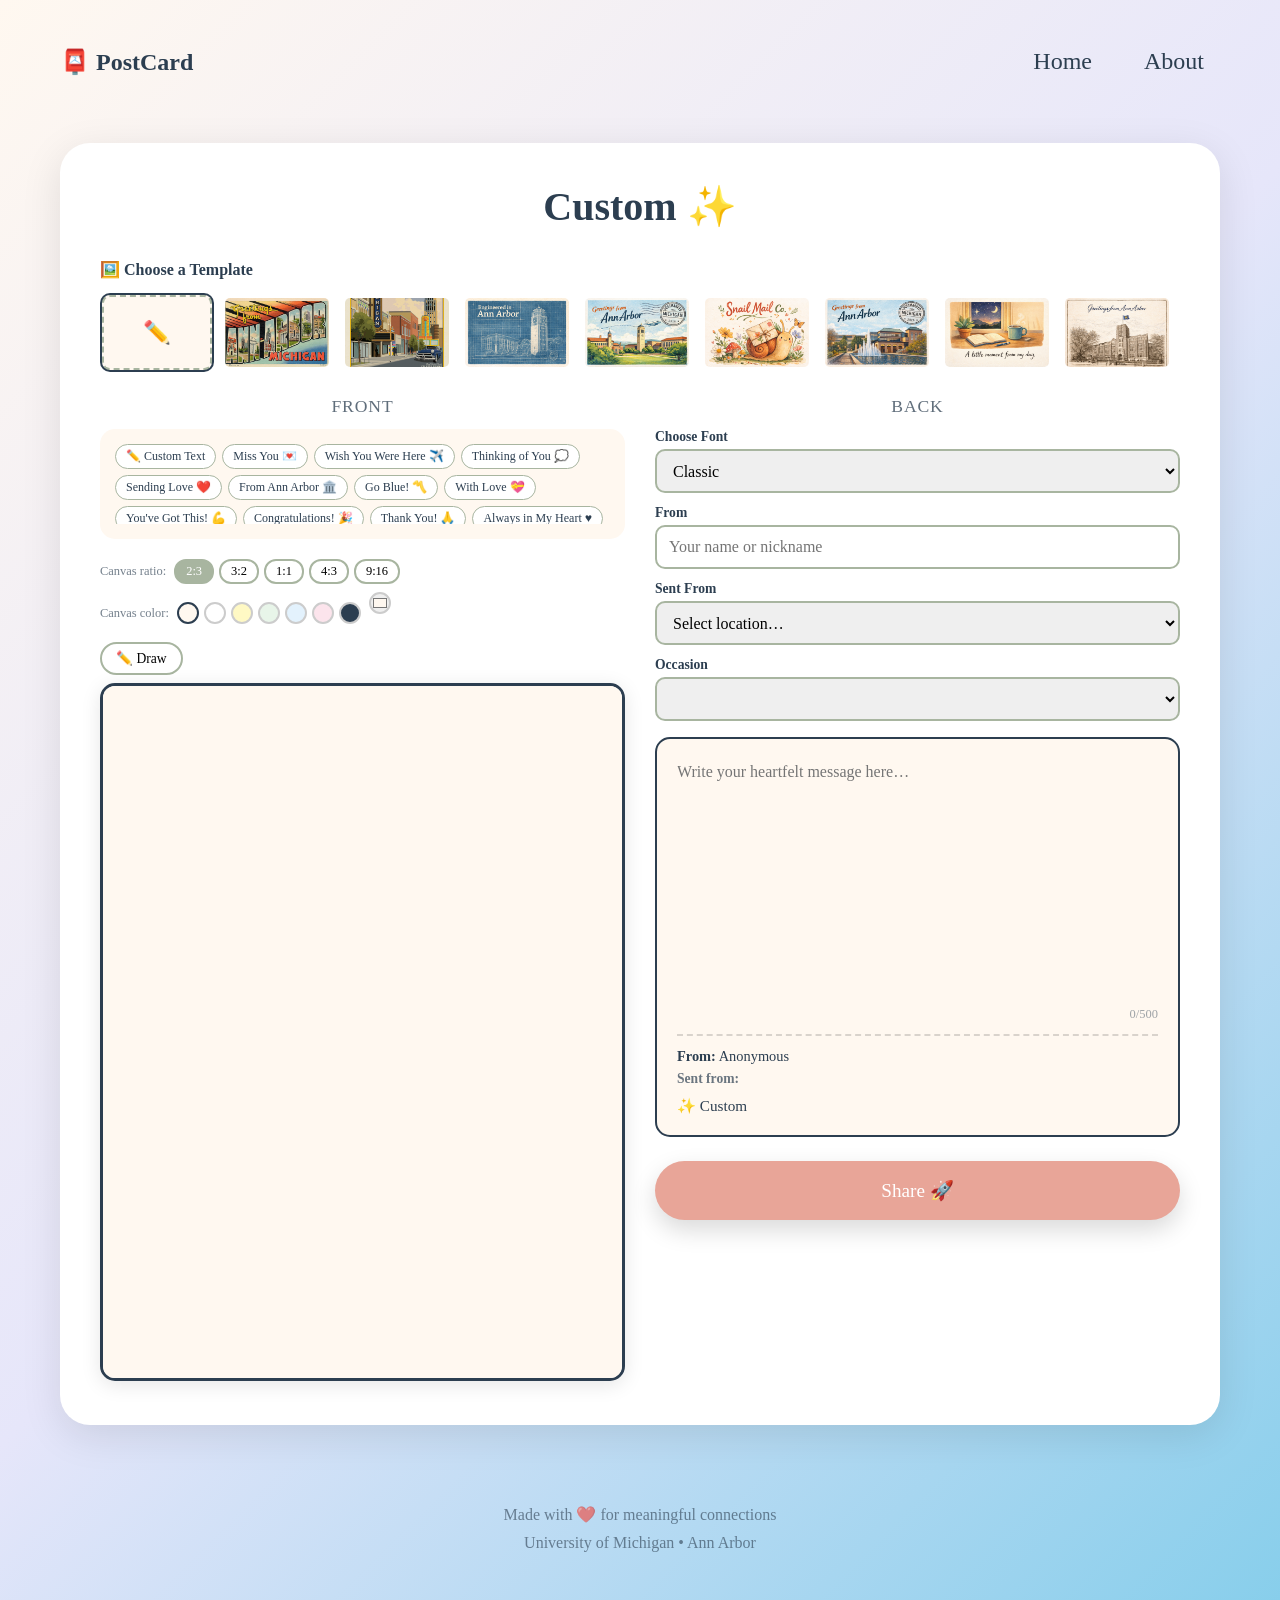
==== commit 26f53e62: "Redesign editor to single-page layout and add drawing features - Merge 3-step wizard into single cus" ====
--- a/postcard-editor.html
+++ b/postcard-editor.html
@@ -35,50 +35,32 @@
 
         <!-- Editor (always active on this page) -->
         <div id="editor" class="section active">
-            <div class="progress-bar">
-                <div class="progress-step">
-                    <div class="progress-circle active" id="step1">1</div>
-                    <span>Customize</span>
+            <div class="editor">
+                <h2 id="editorTitle">Create Your Postcard</h2>
+
+                <!-- Template Picker (full width above columns) -->
+                <div class="template-picker">
+                    <h4>🖼️ Choose a Template</h4>
+                    <div class="template-grid" id="templateGrid"></div>
                 </div>
-                <div class="progress-line"></div>
-                <div class="progress-step">
-                    <div class="progress-circle" id="step2">2</div>
-                    <span>Sender Info</span>
-                </div>
-                <div class="progress-line"></div>
-                <div class="progress-step">
-                    <div class="progress-circle" id="step3">3</div>
-                    <span>Preview</span>
-                </div>
-            </div>
-
-            <!-- Step 1: Customize -->
-            <div id="editor-step1" class="editor-step">
-                <div class="editor">
-                    <h2 id="editorTitle">Create Your Postcard</h2>
-                    <!-- Template Picker -->
-                    <div class="template-picker">
-                        <h4>🖼️ Choose a Template</h4>
-                        <div class="template-grid" id="templateGrid"></div>
-                    </div>
-
-                    <div class="canvas-container">
-                        <div class="canvas-section">
-                            <div class="decoration-panel">
-                                <!-- Preset stamps -->
-                                <div class="stamp-presets" id="stampPresets"></div>
-
-                                <!-- Text + emoji toggle -->
+
+                <div class="canvas-container">
+                    <!-- LEFT: Front editor -->
+                    <div class="canvas-section">
+                        <h3 style="text-align:center; margin-bottom:12px; font-size:1.1rem; opacity:0.75; font-weight:normal; letter-spacing:0.05em;">FRONT</h3>
+                        <div class="decoration-panel">
+                            <div class="stamp-presets" id="stampPresets"></div>
+                            <div id="stampCustomArea" style="display:none;">
                                 <div style="display:flex; gap:6px; align-items:stretch; margin-top:10px;">
-                                    <input type="text" id="stampText" placeholder="Type text, press Enter to add…" maxlength="60"
+                                    <input type="text" id="stampText" placeholder="Type your text here…" maxlength="60"
                                            style="flex:1; padding:0 12px; height:42px; border:2px solid var(--sage); border-radius:8px; font-family:Georgia,serif; font-size:0.88rem; box-sizing:border-box;">
                                     <button class="emoji-toggle-btn" onclick="toggleEmojiPicker(this)" title="Add emoji" style="height:42px; width:42px; padding:0;">😊</button>
-                                </div>
-
-                                <!-- Emoji picker (hidden by default) -->
+                                    <button onclick="addCustomStamp()" title="Add to front"
+                                        style="height:42px; padding:0 14px; background:var(--rose); color:white; border:none; border-radius:8px; font-family:Georgia,serif; font-size:0.9rem; cursor:pointer; white-space:nowrap;">
+                                        + Add
+                                    </button>
+                                </div>
                                 <div id="emojiPicker" class="emoji-picker" style="display:none"></div>
-
-                                <!-- Color -->
                                 <div style="margin-top:6px;">
                                     <div style="font-size:0.78rem; opacity:0.65; margin-bottom:6px;">Color</div>
                                     <div style="display:flex; flex-wrap:wrap; gap:5px; align-items:center;">
@@ -87,110 +69,149 @@
                                                style="width:26px; height:26px; border:2px solid #ccc; border-radius:50%; cursor:pointer; padding:0;">
                                     </div>
                                 </div>
-
-                                <!-- Opacity -->
                                 <div>
                                     <div style="font-size:0.78rem; opacity:0.65; margin-bottom:4px;">Opacity <span id="opacityVal">88</span>%</div>
                                     <input type="range" id="stampOpacity" min="20" max="100" value="88" style="width:100%; --fill:88%;"
                                            oninput="document.getElementById('opacityVal').textContent=this.value; this.style.setProperty('--fill', this.value+'%')">
                                 </div>
                             </div>
-                            <div class="canvas-wrapper">
-                                <canvas id="drawingCanvas" width="600" height="800"></canvas>
-                                <div id="decorationsOverlay" class="decorations-overlay"></div>
-                            </div>
-                        </div>
-
-                        <div class="canvas-section">
-                            <label>Your Message</label>
-                            <textarea id="messageText" placeholder="Write your heartfelt message here... Make it meaningful!" maxlength="500"></textarea>
-                            <div style="text-align: right; opacity: 0.6; margin-top: -15px; margin-bottom: 15px;">
+                        </div>
+                        <!-- Blank canvas controls (only shown when blank template is active) -->
+                        <div id="blankCanvasControls" style="display:none;">
+                            <!-- Canvas ratio -->
+                            <div style="display:flex; align-items:center; gap:8px; margin-bottom:8px; flex-wrap:wrap;">
+                                <span style="font-size:0.78rem; opacity:0.65;">Canvas ratio:</span>
+                                <div id="ratioButtons" style="display:flex; gap:5px; flex-wrap:wrap;"></div>
+                            </div>
+                            <!-- Canvas background color -->
+                            <div style="display:flex; align-items:center; gap:8px; margin-bottom:8px; flex-wrap:wrap;">
+                                <span style="font-size:0.78rem; opacity:0.65;">Canvas color:</span>
+                                <div id="bgColorPalette" style="display:flex; gap:5px;"></div>
+                                <input type="color" id="bgColorCustom" value="#FFF8F0" title="Custom background"
+                                    style="width:22px; height:22px; border:2px solid #ccc; border-radius:50%; cursor:pointer; padding:0;"
+                                    oninput="setCanvasBackground(this.value)">
+                            </div>
+                        </div>
+
+                        <!-- Draw mode toolbar -->
+                        <div style="display:flex; align-items:center; gap:8px; margin-bottom:8px; flex-wrap:wrap;">
+                            <button id="drawModeBtn" onclick="toggleDrawMode()"
+                                style="padding:6px 14px; border:2px solid var(--sage); background:white; border-radius:20px; font-family:Georgia,serif; font-size:0.85rem; cursor:pointer; transition:all 0.2s;">
+                                ✏️ Draw
+                            </button>
+                            <div id="drawControls" style="display:none; align-items:center; gap:8px; flex-wrap:wrap;">
+                                <!-- Color swatches -->
+                                <div id="drawColorPalette" style="display:flex; gap:5px; flex-wrap:wrap;"></div>
+                                <input type="color" id="drawColorCustom" value="#000000" title="Custom color"
+                                    style="width:26px; height:26px; border:2px solid #ccc; border-radius:50%; cursor:pointer; padding:0;"
+                                    oninput="setDrawColor(this.value)">
+                                <!-- Brush size -->
+                                <select id="brushSize" onchange="setBrushSize(this.value)"
+                                    style="padding:4px 8px; border:2px solid var(--sage); border-radius:8px; font-family:Georgia,serif; font-size:0.82rem; margin-bottom:0; width:auto;">
+                                    <option value="3">Fine</option>
+                                    <option value="6" selected>Medium</option>
+                                    <option value="12">Bold</option>
+                                    <option value="24">Thick</option>
+                                </select>
+                                <!-- Eraser -->
+                                <button id="eraserBtn" onclick="toggleEraser()"
+                                    style="padding:6px 12px; border:2px solid var(--sage); background:white; border-radius:20px; font-family:Georgia,serif; font-size:0.82rem; cursor:pointer;">
+                                    🧹 Eraser
+                                </button>
+                                <!-- Clear drawing -->
+                                <button onclick="clearDrawing()"
+                                    style="padding:6px 12px; border:2px solid #e74c3c; background:white; color:#e74c3c; border-radius:20px; font-family:Georgia,serif; font-size:0.82rem; cursor:pointer;">
+                                    🗑️ Clear
+                                </button>
+                            </div>
+                        </div>
+
+                        <div class="canvas-wrapper">
+                            <canvas id="drawingCanvas" width="600" height="800"></canvas>
+                            <div id="decorationsOverlay" class="decorations-overlay"></div>
+                        </div>
+                    </div>
+
+                    <!-- RIGHT: Back editor -->
+                    <div class="canvas-section">
+                        <h3 style="text-align:center; margin-bottom:12px; font-size:1.1rem; opacity:0.75; font-weight:normal; letter-spacing:0.05em;">BACK</h3>
+
+                        <!-- Fields above card -->
+                        <div style="display:flex; flex-direction:column; gap:12px; margin-bottom:16px;">
+                            <div>
+                                <label style="font-size:0.85rem; margin-bottom:4px;">Choose Font</label>
+                                <select id="fontSelect" style="margin-bottom:0; padding:10px 12px; height:44px;">
+                                    <option value="Georgia, serif">Classic</option>
+                                    <option value="'Palatino', serif">Elegant</option>
+                                    <option value="'Courier New', monospace">Typewriter</option>
+                                    <option value="'Brush Script MT', cursive">Handwriting</option>
+                                    <option value="Arial, sans-serif">Modern</option>
+                                </select>
+                            </div>
+                            <div>
+                                <label style="font-size:0.85rem; margin-bottom:4px;">From</label>
+                                <input type="text" id="senderName" placeholder="Your name or nickname" maxlength="50"
+                                    style="margin-bottom:0; padding:10px 12px; height:44px;"
+                                    oninput="document.getElementById('previewSenderName').textContent = this.value || 'Anonymous'">
+                            </div>
+                            <div>
+                                <label style="font-size:0.85rem; margin-bottom:4px;">Sent From</label>
+                                <select id="location" style="margin-bottom:0; padding:10px 12px; height:44px;"
+                                    onchange="onLocationChange(this.value)">
+                                    <option value="">Select location…</option>
+                                    <option value="Pierpont Commons, North Campus">Pierpont Commons, North Campus</option>
+                                    <option value="Duderstadt Center, North Campus">Duderstadt Center, North Campus</option>
+                                    <option value="Shapiro Library (UGLi), Central Campus">Shapiro Library (UGLi), Central Campus</option>
+                                    <option value="Michigan Union, Central Campus">Michigan Union, Central Campus</option>
+                                    <option value="North Campus">North Campus</option>
+                                    <option value="Central Campus">Central Campus</option>
+                                    <option value="Ann Arbor, MI">Ann Arbor, MI</option>
+                                    <option value="__custom__">Other…</option>
+                                </select>
+                                <input type="text" id="locationCustom" placeholder="Enter your location" maxlength="80"
+                                    style="display:none; margin-top:8px; margin-bottom:0; padding:10px 12px; height:44px;"
+                                    oninput="document.getElementById('previewLocation').textContent = this.value">
+                            </div>
+                            <div>
+                                <label style="font-size:0.85rem; margin-bottom:4px;">Occasion</label>
+                                <select id="occasionSelect" style="margin-bottom:0; padding:10px 12px; height:44px;" onchange="changeOccasion(this.value)">
+                                    <option value="umich-pride" data-emoji="〽️">〽️ UMich Pride</option>
+                                    <option value="miss-you" data-emoji="💭">💭 Miss You</option>
+                                    <option value="love" data-emoji="❤️">❤️ Love</option>
+                                    <option value="game-day" data-emoji="🏈">🏈 Game Day</option>
+                                    <option value="graduation" data-emoji="🎓">🎓 Graduation</option>
+                                    <option value="welcome-wolverine" data-emoji="🐺">🐺 Welcome Wolverine</option>
+                                    <option value="thank-you" data-emoji="🙏">🙏 Thank You</option>
+                                    <option value="congrats" data-emoji="🎉">🎉 Congrats</option>
+                                    <option value="encouragement" data-emoji="💪">💪 Encouragement</option>
+                                    <option value="birthday" data-emoji="🎂">🎂 Birthday</option>
+                                    <option value="checking-in" data-emoji="👋">👋 Checking In</option>
+                                    <option value="apology" data-emoji="🤝">🤝 Apology</option>
+                                </select>
+                            </div>
+                        </div>
+
+                        <!-- Postcard back preview (read-only display) -->
+                        <div class="postcard-side postcard-back" style="display:flex; flex-direction:column; min-height:400px; position:relative; padding:20px;">
+                            <textarea id="messageText" placeholder="Write your heartfelt message here…" maxlength="500"
+                                style="flex:1; background:transparent; border:none; resize:none; font-family:Georgia,serif; font-size:1rem; color:var(--navy); outline:none; padding:0; min-height:180px; line-height:1.6;"></textarea>
+                            <div style="text-align:right; opacity:0.45; font-size:0.78rem; margin-bottom:12px;">
                                 <span id="charCount">0</span>/500
                             </div>
-
-                            <label>Choose Font</label>
-                            <select id="fontSelect">
-                                <option value="Georgia, serif">Classic</option>
-                                <option value="'Palatino', serif">Elegant</option>
-                                <option value="'Courier New', monospace">Typewriter</option>
-                                <option value="'Brush Script MT', cursive">Handwriting</option>
-                                <option value="Arial, sans-serif">Modern</option>
-                            </select>
-
-                            <label>Accent Color</label>
-                            <div class="color-palette" id="accentColors"></div>
-
-                            <button class="cta-button" style="width: 100%; margin-top: 20px;" onclick="goToStep(2)">
-                                Continue to Sender Info →
-                            </button>
-                        </div>
-                    </div>
-                </div>
-            </div>
-
-            <!-- Step 2: Sender Info -->
-            <div id="editor-step2" class="editor-step" style="display: none;">
-                <div class="editor">
-                    <h2>Sender Information</h2>
-                    <p style="text-align: center; opacity: 0.7; margin-bottom: 30px;">
-                        How should the recipient see you?
-                    </p>
-
-                    <label>Your Name / Nickname</label>
-                    <input type="text" id="senderName" placeholder="Enter your name or nickname" maxlength="50">
-
-                    <label>Sent From</label>
-                    <select id="location">
-                        <option value="">Select location...</option>
-                        <option value="Pierpont Commons, North Campus">Pierpont Commons, North Campus</option>
-                        <option value="Duderstadt Center, North Campus">Duderstadt Center, North Campus</option>
-                        <option value="Shapiro Library (UGLi), Central Campus">Shapiro Library (UGLi), Central Campus</option>
-                        <option value="Michigan Union, Central Campus">Michigan Union, Central Campus</option>
-                        <option value="North Campus">North Campus</option>
-                        <option value="Central Campus">Central Campus</option>
-                        <option value="Ann Arbor, MI">Ann Arbor, MI</option>
-                    </select>
-
-                    <div class="action-buttons">
-                        <button class="btn-secondary" onclick="goToStep(1)">← Back</button>
-                        <button class="cta-button" style="flex: 2;" onclick="goToStep(3)">Preview →</button>
-                    </div>
-                </div>
-            </div>
-
-            <!-- Step 3: Preview -->
-            <div id="editor-step3" class="editor-step" style="display: none;">
-                <div class="editor">
-                    <h2>Preview Your Postcard</h2>
-                    <p style="text-align: center; opacity: 0.7; margin-bottom: 30px;">
-                        Check everything looks good before sending!
-                    </p>
-
-                    <div class="postcard-preview">
-                        <div class="postcard-sides">
-                            <div>
-                                <h3 style="text-align: center; margin-bottom: 15px;">Front</h3>
-                                <div class="postcard-side postcard-front">
-                                    <canvas id="previewCanvas" width="300" height="400" style="max-width: 100%;"></canvas>
-                                </div>
-                            </div>
-                            <div>
-                                <h3 style="text-align: center; margin-bottom: 15px;">Back</h3>
-                                <div class="postcard-side postcard-back">
-                                    <div id="previewMessage" style="font-size: 1.1rem; line-height: 1.6;"></div>
-                                    <div style="margin-top: 20px; padding-top: 20px; border-top: 2px dashed rgba(0,0,0,0.2);">
-                                        <div id="previewSender" style="margin-bottom: 10px;"><strong>From:</strong> <span></span></div>
-                                        <div id="previewLocation" style="opacity: 0.7; font-size: 0.9rem;"><strong>Sent from:</strong> <span></span></div>
-                                    </div>
-                                    <div class="stamp">💌</div>
-                                </div>
-                            </div>
-                        </div>
-                    </div>
-
-                    <div class="action-buttons">
-                        <button class="btn-secondary" onclick="goToStep(2)">← Edit</button>
-                        <button class="cta-button" style="flex: 2;" onclick="generatePostcard()">Create & Share Link 🚀</button>
+                            <div style="border-top:2px dashed rgba(0,0,0,0.15); padding-top:12px;">
+                                <div style="margin-bottom:6px; font-size:0.9rem;">
+                                    <strong>From:</strong> <span id="previewSenderName" style="font-family:Georgia,serif;">Anonymous</span>
+                                </div>
+                                <div style="font-size:0.85rem; opacity:0.7;">
+                                    <strong>Sent from:</strong> <span id="previewLocation" style="font-family:Georgia,serif;"></span>
+                                </div>
+                                <div id="occasionWatermark" style="margin-top:10px; font-size:0.95rem; font-family:Georgia,serif; color:var(--navy);"></div>
+                            </div>
+                        </div>
+
+                        <button class="cta-button" style="width:100%; margin-top:24px;" onclick="generatePostcard()">
+                            Share 🚀
+                        </button>
                     </div>
                 </div>
             </div>
--- a/postcard.css
+++ b/postcard.css
@@ -66,7 +66,7 @@
     color: var(--navy);
     cursor: pointer;
     font-family: Georgia, serif;
-    font-size: 16px;
+    font-size: 1.5rem;
     padding: 8px 16px;
     border-radius: 20px;
     transition: all 0.3s;
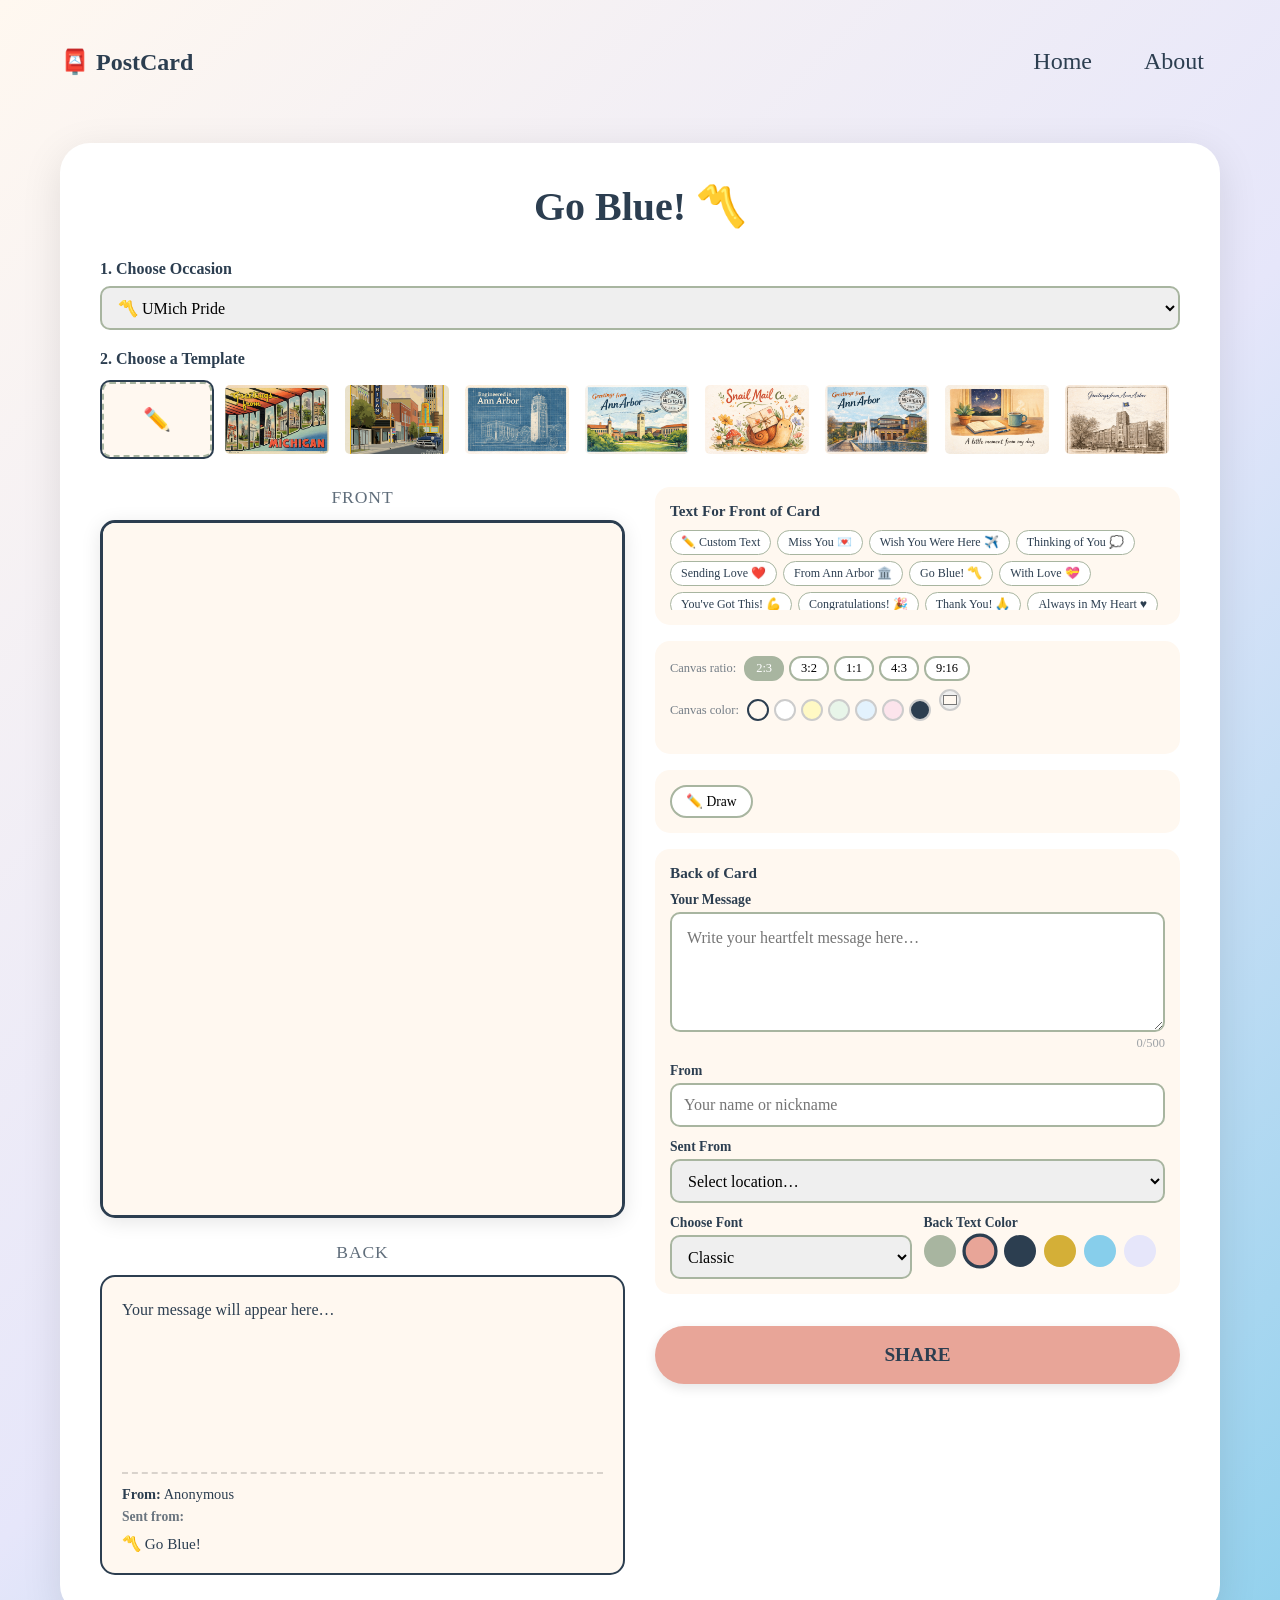
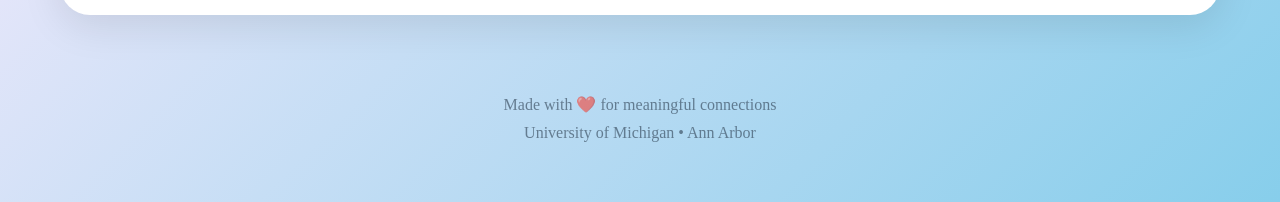
==== commit 593462a1: "Restructure site based on feedback: 2-page flow, live preview layout, better CTA" ====
--- a/postcard-editor.html
+++ b/postcard-editor.html
@@ -1,249 +1,268 @@
 <!--
-  postcard-editor.html — Postcard Creation Page
-  Reached from Postcard.html after the user picks a category.
-  URL params: ?category=<slug>&emoji=<emoji>[&loc=<qr_code_id>]
-
-  Contains a 3-step wizard:
-    Step 1 — Customize: draw on canvas, write message, choose font & accent color
-    Step 2 — Sender Info: name/nickname/anonymous, campus location
-    Step 3 — Preview: front + back preview before generating the share link
-
-  On completion, saves postcard data to localStorage and shows a share modal
-  with a link pointing to postcard-view.html?view=<id>.
-  All interactivity is handled by postcard-editor.js.
+  postcard-editor.html — Postcard Creation Page (Restructured)
+  All-in-one editor: occasion, template, front/back preview on left, controls on right.
+  No separate "Choose a Situation" step — everything on one page.
+  On completion, saves postcard data and shows share modal.
 -->
 <!DOCTYPE html>
 <html lang="en">
 <head>
-    <meta charset="UTF-8">
-    <meta name="viewport" content="width=device-width, initial-scale=1.0">
-    <title>Create Postcard - Virtual Postcard Platform</title>
-    <link rel="stylesheet" href="postcard.css">
+  <meta charset="UTF-8">
+  <meta name="viewport" content="width=device-width, initial-scale=1.0">
+  <title>Create Postcard - Virtual Postcard Platform</title>
+  <link rel="stylesheet" href="postcard.css">
 </head>
 <body>
-    <div class="container">
-        <!-- Header -->
-        <header>
-            <div class="logo">
-                📮 PostCard
-            </div>
-            <nav>
-                <button onclick="window.location.href='Postcard.html'">Home</button>
-                <button onclick="window.location.href='Postcard.html#about'">About</button>
-            </nav>
-        </header>
-
-        <!-- Editor (always active on this page) -->
-        <div id="editor" class="section active">
-            <div class="editor">
-                <h2 id="editorTitle">Create Your Postcard</h2>
-
-                <!-- Template Picker (full width above columns) -->
-                <div class="template-picker">
-                    <h4>🖼️ Choose a Template</h4>
-                    <div class="template-grid" id="templateGrid"></div>
-                </div>
-
-                <div class="canvas-container">
-                    <!-- LEFT: Front editor -->
-                    <div class="canvas-section">
-                        <h3 style="text-align:center; margin-bottom:12px; font-size:1.1rem; opacity:0.75; font-weight:normal; letter-spacing:0.05em;">FRONT</h3>
-                        <div class="decoration-panel">
-                            <div class="stamp-presets" id="stampPresets"></div>
-                            <div id="stampCustomArea" style="display:none;">
-                                <div style="display:flex; gap:6px; align-items:stretch; margin-top:10px;">
-                                    <input type="text" id="stampText" placeholder="Type your text here…" maxlength="60"
-                                           style="flex:1; padding:0 12px; height:42px; border:2px solid var(--sage); border-radius:8px; font-family:Georgia,serif; font-size:0.88rem; box-sizing:border-box;">
-                                    <button class="emoji-toggle-btn" onclick="toggleEmojiPicker(this)" title="Add emoji" style="height:42px; width:42px; padding:0;">😊</button>
-                                    <button onclick="addCustomStamp()" title="Add to front"
-                                        style="height:42px; padding:0 14px; background:var(--rose); color:white; border:none; border-radius:8px; font-family:Georgia,serif; font-size:0.9rem; cursor:pointer; white-space:nowrap;">
-                                        + Add
-                                    </button>
-                                </div>
-                                <div id="emojiPicker" class="emoji-picker" style="display:none"></div>
-                                <div style="margin-top:6px;">
-                                    <div style="font-size:0.78rem; opacity:0.65; margin-bottom:6px;">Color</div>
-                                    <div style="display:flex; flex-wrap:wrap; gap:5px; align-items:center;">
-                                        <div id="stampColorPalette" style="display:flex; flex-wrap:wrap; gap:5px;"></div>
-                                        <input type="color" id="stampColorCustom" value="#E8A598" title="Custom color"
-                                               style="width:26px; height:26px; border:2px solid #ccc; border-radius:50%; cursor:pointer; padding:0;">
-                                    </div>
-                                </div>
-                                <div>
-                                    <div style="font-size:0.78rem; opacity:0.65; margin-bottom:4px;">Opacity <span id="opacityVal">88</span>%</div>
-                                    <input type="range" id="stampOpacity" min="20" max="100" value="88" style="width:100%; --fill:88%;"
-                                           oninput="document.getElementById('opacityVal').textContent=this.value; this.style.setProperty('--fill', this.value+'%')">
-                                </div>
-                            </div>
-                        </div>
-                        <!-- Blank canvas controls (only shown when blank template is active) -->
-                        <div id="blankCanvasControls" style="display:none;">
-                            <!-- Canvas ratio -->
-                            <div style="display:flex; align-items:center; gap:8px; margin-bottom:8px; flex-wrap:wrap;">
-                                <span style="font-size:0.78rem; opacity:0.65;">Canvas ratio:</span>
-                                <div id="ratioButtons" style="display:flex; gap:5px; flex-wrap:wrap;"></div>
-                            </div>
-                            <!-- Canvas background color -->
-                            <div style="display:flex; align-items:center; gap:8px; margin-bottom:8px; flex-wrap:wrap;">
-                                <span style="font-size:0.78rem; opacity:0.65;">Canvas color:</span>
-                                <div id="bgColorPalette" style="display:flex; gap:5px;"></div>
-                                <input type="color" id="bgColorCustom" value="#FFF8F0" title="Custom background"
-                                    style="width:22px; height:22px; border:2px solid #ccc; border-radius:50%; cursor:pointer; padding:0;"
-                                    oninput="setCanvasBackground(this.value)">
-                            </div>
-                        </div>
-
-                        <!-- Draw mode toolbar -->
-                        <div style="display:flex; align-items:center; gap:8px; margin-bottom:8px; flex-wrap:wrap;">
-                            <button id="drawModeBtn" onclick="toggleDrawMode()"
-                                style="padding:6px 14px; border:2px solid var(--sage); background:white; border-radius:20px; font-family:Georgia,serif; font-size:0.85rem; cursor:pointer; transition:all 0.2s;">
-                                ✏️ Draw
-                            </button>
-                            <div id="drawControls" style="display:none; align-items:center; gap:8px; flex-wrap:wrap;">
-                                <!-- Color swatches -->
-                                <div id="drawColorPalette" style="display:flex; gap:5px; flex-wrap:wrap;"></div>
-                                <input type="color" id="drawColorCustom" value="#000000" title="Custom color"
-                                    style="width:26px; height:26px; border:2px solid #ccc; border-radius:50%; cursor:pointer; padding:0;"
-                                    oninput="setDrawColor(this.value)">
-                                <!-- Brush size -->
-                                <select id="brushSize" onchange="setBrushSize(this.value)"
-                                    style="padding:4px 8px; border:2px solid var(--sage); border-radius:8px; font-family:Georgia,serif; font-size:0.82rem; margin-bottom:0; width:auto;">
-                                    <option value="3">Fine</option>
-                                    <option value="6" selected>Medium</option>
-                                    <option value="12">Bold</option>
-                                    <option value="24">Thick</option>
-                                </select>
-                                <!-- Eraser -->
-                                <button id="eraserBtn" onclick="toggleEraser()"
-                                    style="padding:6px 12px; border:2px solid var(--sage); background:white; border-radius:20px; font-family:Georgia,serif; font-size:0.82rem; cursor:pointer;">
-                                    🧹 Eraser
-                                </button>
-                                <!-- Clear drawing -->
-                                <button onclick="clearDrawing()"
-                                    style="padding:6px 12px; border:2px solid #e74c3c; background:white; color:#e74c3c; border-radius:20px; font-family:Georgia,serif; font-size:0.82rem; cursor:pointer;">
-                                    🗑️ Clear
-                                </button>
-                            </div>
-                        </div>
-
-                        <div class="canvas-wrapper">
-                            <canvas id="drawingCanvas" width="600" height="800"></canvas>
-                            <div id="decorationsOverlay" class="decorations-overlay"></div>
-                        </div>
-                    </div>
-
-                    <!-- RIGHT: Back editor -->
-                    <div class="canvas-section">
-                        <h3 style="text-align:center; margin-bottom:12px; font-size:1.1rem; opacity:0.75; font-weight:normal; letter-spacing:0.05em;">BACK</h3>
-
-                        <!-- Fields above card -->
-                        <div style="display:flex; flex-direction:column; gap:12px; margin-bottom:16px;">
-                            <div>
-                                <label style="font-size:0.85rem; margin-bottom:4px;">Choose Font</label>
-                                <select id="fontSelect" style="margin-bottom:0; padding:10px 12px; height:44px;">
-                                    <option value="Georgia, serif">Classic</option>
-                                    <option value="'Palatino', serif">Elegant</option>
-                                    <option value="'Courier New', monospace">Typewriter</option>
-                                    <option value="'Brush Script MT', cursive">Handwriting</option>
-                                    <option value="Arial, sans-serif">Modern</option>
-                                </select>
-                            </div>
-                            <div>
-                                <label style="font-size:0.85rem; margin-bottom:4px;">From</label>
-                                <input type="text" id="senderName" placeholder="Your name or nickname" maxlength="50"
-                                    style="margin-bottom:0; padding:10px 12px; height:44px;"
-                                    oninput="document.getElementById('previewSenderName').textContent = this.value || 'Anonymous'">
-                            </div>
-                            <div>
-                                <label style="font-size:0.85rem; margin-bottom:4px;">Sent From</label>
-                                <select id="location" style="margin-bottom:0; padding:10px 12px; height:44px;"
-                                    onchange="onLocationChange(this.value)">
-                                    <option value="">Select location…</option>
-                                    <option value="Pierpont Commons, North Campus">Pierpont Commons, North Campus</option>
-                                    <option value="Duderstadt Center, North Campus">Duderstadt Center, North Campus</option>
-                                    <option value="Shapiro Library (UGLi), Central Campus">Shapiro Library (UGLi), Central Campus</option>
-                                    <option value="Michigan Union, Central Campus">Michigan Union, Central Campus</option>
-                                    <option value="North Campus">North Campus</option>
-                                    <option value="Central Campus">Central Campus</option>
-                                    <option value="Ann Arbor, MI">Ann Arbor, MI</option>
-                                    <option value="__custom__">Other…</option>
-                                </select>
-                                <input type="text" id="locationCustom" placeholder="Enter your location" maxlength="80"
-                                    style="display:none; margin-top:8px; margin-bottom:0; padding:10px 12px; height:44px;"
-                                    oninput="document.getElementById('previewLocation').textContent = this.value">
-                            </div>
-                            <div>
-                                <label style="font-size:0.85rem; margin-bottom:4px;">Occasion</label>
-                                <select id="occasionSelect" style="margin-bottom:0; padding:10px 12px; height:44px;" onchange="changeOccasion(this.value)">
-                                    <option value="umich-pride" data-emoji="〽️">〽️ UMich Pride</option>
-                                    <option value="miss-you" data-emoji="💭">💭 Miss You</option>
-                                    <option value="love" data-emoji="❤️">❤️ Love</option>
-                                    <option value="game-day" data-emoji="🏈">🏈 Game Day</option>
-                                    <option value="graduation" data-emoji="🎓">🎓 Graduation</option>
-                                    <option value="welcome-wolverine" data-emoji="🐺">🐺 Welcome Wolverine</option>
-                                    <option value="thank-you" data-emoji="🙏">🙏 Thank You</option>
-                                    <option value="congrats" data-emoji="🎉">🎉 Congrats</option>
-                                    <option value="encouragement" data-emoji="💪">💪 Encouragement</option>
-                                    <option value="birthday" data-emoji="🎂">🎂 Birthday</option>
-                                    <option value="checking-in" data-emoji="👋">👋 Checking In</option>
-                                    <option value="apology" data-emoji="🤝">🤝 Apology</option>
-                                </select>
-                            </div>
-                        </div>
-
-                        <!-- Postcard back preview (read-only display) -->
-                        <div class="postcard-side postcard-back" style="display:flex; flex-direction:column; min-height:400px; position:relative; padding:20px;">
-                            <textarea id="messageText" placeholder="Write your heartfelt message here…" maxlength="500"
-                                style="flex:1; background:transparent; border:none; resize:none; font-family:Georgia,serif; font-size:1rem; color:var(--navy); outline:none; padding:0; min-height:180px; line-height:1.6;"></textarea>
-                            <div style="text-align:right; opacity:0.45; font-size:0.78rem; margin-bottom:12px;">
-                                <span id="charCount">0</span>/500
-                            </div>
-                            <div style="border-top:2px dashed rgba(0,0,0,0.15); padding-top:12px;">
-                                <div style="margin-bottom:6px; font-size:0.9rem;">
-                                    <strong>From:</strong> <span id="previewSenderName" style="font-family:Georgia,serif;">Anonymous</span>
-                                </div>
-                                <div style="font-size:0.85rem; opacity:0.7;">
-                                    <strong>Sent from:</strong> <span id="previewLocation" style="font-family:Georgia,serif;"></span>
-                                </div>
-                                <div id="occasionWatermark" style="margin-top:10px; font-size:0.95rem; font-family:Georgia,serif; color:var(--navy);"></div>
-                            </div>
-                        </div>
-
-                        <button class="cta-button" style="width:100%; margin-top:24px;" onclick="generatePostcard()">
-                            Share 🚀
-                        </button>
-                    </div>
-                </div>
-            </div>
+  <div class="container">
+    <!-- Header -->
+    <header>
+      <div class="logo">📮 PostCard</div>
+      <nav>
+        <button onclick="window.location.href='Postcard.html'">Home</button>
+        <button onclick="window.location.href='Postcard.html#about'">About</button>
+      </nav>
+    </header>
+
+    <!-- Editor -->
+    <div id="editor" class="section active">
+      <div class="editor">
+        <h2 id="editorTitle">Create Your Postcard</h2>
+
+        <!-- Step 1: Occasion -->
+        <div class="editor-step">
+          <label style="font-size: 1rem; margin-bottom: 8px;">1. Choose Occasion</label>
+          <select id="occasionSelect" style="margin-bottom: 0; padding: 10px 12px; height: 44px;" onchange="changeOccasion(this.value)">
+            <option value="umich-pride" data-emoji="〽️">〽️ UMich Pride</option>
+            <option value="miss-you" data-emoji="💭">💭 Miss You</option>
+            <option value="love" data-emoji="❤️">❤️ Love</option>
+            <option value="game-day" data-emoji="🏈">🏈 Game Day</option>
+            <option value="graduation" data-emoji="🎓">🎓 Graduation</option>
+            <option value="welcome-wolverine" data-emoji="🐺">🐺 Welcome Wolverine</option>
+            <option value="thank-you" data-emoji="🙏">🙏 Thank You</option>
+            <option value="congrats" data-emoji="🎉">🎉 Congrats</option>
+            <option value="encouragement" data-emoji="💪">💪 Encouragement</option>
+            <option value="birthday" data-emoji="🎂">🎂 Birthday</option>
+            <option value="checking-in" data-emoji="👋">👋 Checking In</option>
+            <option value="apology" data-emoji="🤝">🤝 Apology</option>
+          </select>
         </div>
 
-        <footer>
-            <p>Made with ❤️ for meaningful connections</p>
-            <p style="margin-top: 10px;">University of Michigan • Ann Arbor</p>
-        </footer>
+        <!-- Step 2: Template Picker -->
+        <div class="editor-step">
+          <label style="font-size: 1rem; margin-bottom: 8px;">2. Choose a Template</label>
+          <div class="template-grid" id="templateGrid"></div>
+        </div>
+
+        <!-- Main Layout: Left = Previews, Right = Controls -->
+        <div class="editor-layout">
+
+          <!-- LEFT COLUMN: Front + Back Preview -->
+          <div class="editor-preview-col">
+
+            <!-- FRONT preview -->
+            <div class="preview-block">
+              <h3 class="preview-label">FRONT</h3>
+              <div class="canvas-wrapper">
+                <canvas id="drawingCanvas" width="600" height="800"></canvas>
+                <div id="decorationsOverlay" class="decorations-overlay"></div>
+              </div>
+            </div>
+
+            <!-- BACK preview (live) -->
+            <div class="preview-block">
+              <h3 class="preview-label">BACK</h3>
+              <div class="postcard-side postcard-back" style="min-height: 300px; position: relative; padding: 20px;">
+                <div id="backPreviewMessage" style="flex: 1; font-family: Georgia, serif; font-size: 1rem; color: var(--navy); line-height: 1.6; min-height: 100px; white-space: pre-wrap; word-wrap: break-word;">Your message will appear here…</div>
+                <div style="border-top: 2px dashed rgba(0,0,0,0.15); padding-top: 12px; margin-top: 12px;">
+                  <div style="margin-bottom: 6px; font-size: 0.9rem;">
+                    <strong>From:</strong> <span id="previewSenderName" style="font-family: Georgia, serif;">Anonymous</span>
+                  </div>
+                  <div style="font-size: 0.85rem; opacity: 0.7;">
+                    <strong>Sent from:</strong> <span id="previewLocation" style="font-family: Georgia, serif;"></span>
+                  </div>
+                  <div id="occasionWatermark" style="margin-top: 10px; font-size: 0.95rem; font-family: Georgia, serif; color: var(--navy);"></div>
+                </div>
+              </div>
+            </div>
+          </div>
+
+          <!-- RIGHT COLUMN: All Controls -->
+          <div class="editor-controls-col">
+
+            <!-- Front of Card controls -->
+            <div class="control-group">
+              <h4 class="control-group-title">Text For Front of Card</h4>
+              <div class="stamp-presets" id="stampPresets"></div>
+              <div id="stampCustomArea" style="display:none;">
+                <div style="display:flex; gap:6px; align-items:stretch; margin-top:10px;">
+                  <input type="text" id="stampText" placeholder="Type your text here…" maxlength="60"
+                    style="flex:1; padding:0 12px; height:42px; border:2px solid var(--sage); border-radius:8px; font-family:Georgia,serif; font-size:0.88rem; box-sizing:border-box; margin-bottom:0;">
+                  <button class="emoji-toggle-btn" onclick="toggleEmojiPicker(this)" title="Add emoji" style="height:42px; width:42px; padding:0;">😊</button>
+                  <button onclick="addCustomStamp()" title="Add to front"
+                    style="height:42px; padding:0 14px; background:var(--rose); color:white; border:none; border-radius:8px; font-family:Georgia,serif; font-size:0.9rem; cursor:pointer; white-space:nowrap;">
+                    + Add
+                  </button>
+                </div>
+                <div id="emojiPicker" class="emoji-picker" style="display:none"></div>
+                <div style="margin-top:6px;">
+                  <div style="font-size:0.78rem; opacity:0.65; margin-bottom:6px;">Color</div>
+                  <div style="display:flex; flex-wrap:wrap; gap:5px; align-items:center;">
+                    <div id="stampColorPalette" style="display:flex; flex-wrap:wrap; gap:5px;"></div>
+                    <input type="color" id="stampColorCustom" value="#E8A598" title="Custom color"
+                      style="width:26px; height:26px; border:2px solid #ccc; border-radius:50%; cursor:pointer; padding:0;">
+                  </div>
+                </div>
+                <div>
+                  <div style="font-size:0.78rem; opacity:0.65; margin-bottom:4px;">Opacity <span id="opacityVal">88</span>%</div>
+                  <input type="range" id="stampOpacity" min="20" max="100" value="88" style="width:100%; --fill:88%;"
+                    oninput="document.getElementById('opacityVal').textContent=this.value; this.style.setProperty('--fill', this.value+'%')">
+                </div>
+              </div>
+            </div>
+
+            <!-- Blank canvas controls -->
+            <div id="blankCanvasControls" class="control-group" style="display:none;">
+              <div style="display:flex; align-items:center; gap:8px; margin-bottom:8px; flex-wrap:wrap;">
+                <span style="font-size:0.78rem; opacity:0.65;">Canvas ratio:</span>
+                <div id="ratioButtons" style="display:flex; gap:5px; flex-wrap:wrap;"></div>
+              </div>
+              <div style="display:flex; align-items:center; gap:8px; margin-bottom:8px; flex-wrap:wrap;">
+                <span style="font-size:0.78rem; opacity:0.65;">Canvas color:</span>
+                <div id="bgColorPalette" style="display:flex; gap:5px;"></div>
+                <input type="color" id="bgColorCustom" value="#FFF8F0" title="Custom background"
+                  style="width:22px; height:22px; border:2px solid #ccc; border-radius:50%; cursor:pointer; padding:0;"
+                  oninput="setCanvasBackground(this.value)">
+              </div>
+            </div>
+
+            <!-- Draw mode toolbar -->
+            <div class="control-group">
+              <div style="display:flex; align-items:center; gap:8px; flex-wrap:wrap;">
+                <button id="drawModeBtn" onclick="toggleDrawMode()"
+                  style="padding:6px 14px; border:2px solid var(--sage); background:white; border-radius:20px; font-family:Georgia,serif; font-size:0.85rem; cursor:pointer; transition:all 0.2s;">
+                  ✏️ Draw
+                </button>
+                <div id="drawControls" style="display:none; align-items:center; gap:8px; flex-wrap:wrap;">
+                  <div id="drawColorPalette" style="display:flex; gap:5px; flex-wrap:wrap;"></div>
+                  <input type="color" id="drawColorCustom" value="#000000" title="Custom color"
+                    style="width:26px; height:26px; border:2px solid #ccc; border-radius:50%; cursor:pointer; padding:0;"
+                    oninput="setDrawColor(this.value)">
+                  <select id="brushSize" onchange="setBrushSize(this.value)"
+                    style="padding:4px 8px; border:2px solid var(--sage); border-radius:8px; font-family:Georgia,serif; font-size:0.82rem; margin-bottom:0; width:auto;">
+                    <option value="3">Fine</option>
+                    <option value="6" selected>Medium</option>
+                    <option value="12">Bold</option>
+                    <option value="24">Thick</option>
+                  </select>
+                  <button id="eraserBtn" onclick="toggleEraser()"
+                    style="padding:6px 12px; border:2px solid var(--sage); background:white; border-radius:20px; font-family:Georgia,serif; font-size:0.82rem; cursor:pointer;">
+                    🧹 Eraser
+                  </button>
+                  <button onclick="clearDrawing()"
+                    style="padding:6px 12px; border:2px solid #e74c3c; background:white; color:#e74c3c; border-radius:20px; font-family:Georgia,serif; font-size:0.82rem; cursor:pointer;">
+                    🗑️ Clear
+                  </button>
+                </div>
+              </div>
+            </div>
+
+            <!-- Back of Card controls -->
+            <div class="control-group">
+              <h4 class="control-group-title">Back of Card</h4>
+
+              <div style="display:flex; flex-direction:column; gap:12px;">
+                <div>
+                  <label style="font-size:0.85rem; margin-bottom:4px;">Your Message</label>
+                  <textarea id="messageText" placeholder="Write your heartfelt message here…" maxlength="500"
+                    style="min-height:120px; margin-bottom:0;"></textarea>
+                  <div style="text-align:right; opacity:0.45; font-size:0.78rem;">
+                    <span id="charCount">0</span>/500
+                  </div>
+                </div>
+
+                <div>
+                  <label style="font-size:0.85rem; margin-bottom:4px;">From</label>
+                  <input type="text" id="senderName" placeholder="Your name or nickname" maxlength="50"
+                    style="margin-bottom:0; padding:10px 12px; height:44px;"
+                    oninput="document.getElementById('previewSenderName').textContent = this.value || 'Anonymous'">
+                </div>
+
+                <div>
+                  <label style="font-size:0.85rem; margin-bottom:4px;">Sent From</label>
+                  <select id="location" style="margin-bottom:0; padding:10px 12px; height:44px;"
+                    onchange="onLocationChange(this.value)">
+                    <option value="">Select location…</option>
+                    <option value="Pierpont Commons, North Campus">Pierpont Commons, North Campus</option>
+                    <option value="Duderstadt Center, North Campus">Duderstadt Center, North Campus</option>
+                    <option value="Shapiro Library (UGLi), Central Campus">Shapiro Library (UGLi), Central Campus</option>
+                    <option value="Michigan Union, Central Campus">Michigan Union, Central Campus</option>
+                    <option value="North Campus">North Campus</option>
+                    <option value="Central Campus">Central Campus</option>
+                    <option value="Ann Arbor, MI">Ann Arbor, MI</option>
+                    <option value="__custom__">Other…</option>
+                  </select>
+                  <input type="text" id="locationCustom" placeholder="Enter your location" maxlength="80"
+                    style="display:none; margin-top:8px; margin-bottom:0; padding:10px 12px; height:44px;"
+                    oninput="document.getElementById('previewLocation').textContent = this.value">
+                </div>
+
+                <div style="display:flex; gap:12px; flex-wrap:wrap;">
+                  <div style="flex:1; min-width:140px;">
+                    <label style="font-size:0.85rem; margin-bottom:4px;">Choose Font</label>
+                    <select id="fontSelect" style="margin-bottom:0; padding:10px 12px; height:44px;">
+                      <option value="Georgia, serif">Classic</option>
+                      <option value="'Palatino', serif">Elegant</option>
+                      <option value="'Courier New', monospace">Typewriter</option>
+                      <option value="'Brush Script MT', cursive">Handwriting</option>
+                      <option value="Arial, sans-serif">Modern</option>
+                    </select>
+                  </div>
+                  <div style="flex:1; min-width:140px;">
+                    <label style="font-size:0.85rem; margin-bottom:4px;">Back Text Color</label>
+                    <div id="accentColors" style="display:flex; flex-wrap:wrap; gap:8px; margin-top:4px;"></div>
+                  </div>
+                </div>
+              </div>
+            </div>
+
+            <!-- SHARE Button -->
+            <button class="cta-button" style="width:100%; margin-top:16px;" onclick="generatePostcard()">
+              SHARE
+            </button>
+
+          </div>
+        </div>
+
+      </div>
     </div>
 
-    <!-- Share Modal -->
-    <div id="shareModal" class="modal">
-        <div class="modal-content">
-            <button class="modal-close" onclick="closeModal()">×</button>
-            <h2>🎉 Postcard Created!</h2>
-            <div id="shareUrl" style="display:none;"></div>
-            <input type="email" id="recipientEmail" placeholder="Recipient's email address"
-                style="width:100%; padding:12px 15px; border:2px solid var(--sage); border-radius:10px;
-                       font-size:1rem; margin-bottom:15px; box-sizing:border-box; font-family:inherit;">
-            <button class="cta-button" onclick="shareViaGmail()" style="width: 100%; margin-bottom: 10px; background: #4285F4;">
-                ✉️ Send via Gmail
-            </button>
-            <button class="cta-button" onclick="copyLink()" style="width: 100%; margin-bottom: 10px;">
-                📋 Copy Link
-            </button>
-            <button class="btn-secondary" onclick="closeModal(); window.location.href='Postcard.html';" style="width: 100%;">
-                Create Another Postcard
-            </button>
-        </div>
+    <footer>
+      <p>Made with ❤️ for meaningful connections</p>
+      <p style="margin-top: 10px;">University of Michigan • Ann Arbor</p>
+    </footer>
+  </div>
+
+  <!-- Share Modal -->
+  <div id="shareModal" class="modal">
+    <div class="modal-content">
+      <button class="modal-close" onclick="closeModal()">×</button>
+      <h2>🎉 Postcard Created!</h2>
+      <div id="shareUrl" style="display:none;"></div>
+      <input type="email" id="recipientEmail" placeholder="Recipient's email address"
+        style="width:100%; padding:12px 15px; border:2px solid var(--sage); border-radius:10px;
+        font-size:1rem; margin-bottom:15px; box-sizing:border-box; font-family:inherit;">
+      <button class="cta-button" onclick="shareViaGmail()" style="width: 100%; margin-bottom: 10px; background: #4285F4;">
+        ✉️ Send via Gmail
+      </button>
+      <button class="cta-button" onclick="copyLink()" style="width: 100%; margin-bottom: 10px;">
+        📋 Copy Link
+      </button>
+      <button class="btn-secondary" onclick="closeModal(); window.location.href='Postcard.html';" style="width: 100%;">
+        Create Another Postcard
+      </button>
     </div>
-
-    <script src="postcard-editor.js"></script>
+  </div>
+
+  <script src="postcard-editor.js"></script>
 </body>
 </html>
--- a/postcard.css
+++ b/postcard.css
@@ -2,9 +2,6 @@
  * postcard.css
  * Shared stylesheet for the Virtual Postcard Platform.
  * Imported by all three pages: Postcard.html, postcard-editor.html, postcard-view.html.
- * Defines CSS variables (colors), layout (header, nav, card grid),
- * editor components (canvas, tools, color swatches), postcard preview,
- * share modal, progress bar, and responsive breakpoints.
  */
 
 * {
@@ -54,7 +51,7 @@
     color: var(--navy);
 }
 
-/* Navigation */
+/* Navigation — larger buttons per feedback */
 nav {
     display: flex;
     gap: 20px;
@@ -96,12 +93,21 @@
 .hero {
     text-align: center;
     padding: 60px 20px;
+    position: relative;
+    overflow: hidden;
+}
+
+.hero h1,
+.hero p,
+.hero .cta-button {
+    position: relative;
+    z-index: 1;
 }
 
 .hero h1 {
     font-size: 4rem;
     line-height: 1.2;
-    margin-bottom: 20px;
+    margin-bottom: 30px;
     color: var(--navy);
 }
 
@@ -109,31 +115,53 @@
     color: var(--rose);
 }
 
-.hero p {
-    font-size: 1.5rem;
-    margin-bottom: 40px;
-    color: var(--navy);
-    text-shadow: 0 1px 6px rgba(255,255,255,0.85);
-}
-
+/* CTA Button — improved contrast per feedback */
 .cta-button {
     background: var(--rose);
-    color: white;
+    color: #2C3E50;
     border: none;
     padding: 18px 40px;
     font-size: 1.2rem;
+    font-weight: bold;
     border-radius: 50px;
     cursor: pointer;
     font-family: Georgia, serif;
-    box-shadow: 0 10px 25px rgba(0,0,0,0.15);
+    box-shadow: 0 4px 12px rgba(0,0,0,0.1);
     transition: all 0.3s;
 }
 
 .cta-button:hover {
     background: var(--navy);
+    color: white;
     transform: translateY(-2px);
-    box-shadow: 0 15px 35px rgba(0,0,0,0.2);
-}
+    box-shadow: 0 8px 20px rgba(0,0,0,0.15);
+}
+
+/* Background scattered postcards on home page */
+.bg-postcards {
+    position: absolute;
+    inset: 0;
+    pointer-events: none;
+    z-index: 0;
+}
+
+.bg-pc {
+    position: absolute;
+    width: 185px;
+    border-radius: 10px;
+    box-shadow: 0 8px 25px rgba(0,0,0,0.18);
+    opacity: 0.4;
+}
+
+/* Left column */
+.bp1 { top:  2%;   left:  12px; transform: rotate(-10deg); }
+.bp3 { top:  37%;  left:  18px; transform: rotate(7deg);   }
+.bp5 { top:  70%;  left:  12px; transform: rotate(12deg);  }
+
+/* Right column */
+.bp2 { top:   5%;  right: 12px; transform: rotate(9deg);   }
+.bp4 { top:  38%;  right: 18px; transform: rotate(-8deg);  }
+.bp6 { top:  72%;  right: 12px; transform: rotate(-6deg);  }
 
 /* Card Grid */
 .card-grid {
@@ -149,15 +177,10 @@
     padding: 30px;
     box-shadow: 0 4px 15px rgba(0,0,0,0.1);
     transition: all 0.3s;
-    cursor: pointer;
     text-align: center;
 }
 
-.card:hover {
-    transform: translateY(-5px);
-    box-shadow: 0 10px 30px rgba(0,0,0,0.15);
-}
-
+/* Feature cards are non-clickable info cards */
 .feature-card {
     cursor: default;
 }
@@ -167,51 +190,13 @@
     box-shadow: 0 4px 15px rgba(0,0,0,0.1);
 }
 
-/* Background scattered postcards on home page */
-.hero {
-    position: relative;
-    overflow: hidden;
-}
-
-.hero h1,
-.hero p,
-.hero .cta-button {
-    position: relative;
-    z-index: 1;
-}
-
-.bg-postcards {
-    position: absolute;
-    inset: 0;
-    pointer-events: none;
-    z-index: 0;
-}
-
-.bg-pc {
-    position: absolute;
-    width: 185px;
-    border-radius: 10px;
-    box-shadow: 0 8px 25px rgba(0,0,0,0.18);
-    opacity: 0.4;
-}
-
-/* Left column */
-.bp1 { top:  2%;   left:  12px; transform: rotate(-10deg); }
-.bp3 { top:  37%;  left:  18px; transform: rotate(7deg);   }
-.bp5 { top:  70%;  left:  12px; transform: rotate(12deg);  }
-
-/* Right column */
-.bp2 { top:   5%;  right: 12px; transform: rotate(9deg);   }
-.bp4 { top:  38%;  right: 18px; transform: rotate(-8deg);  }
-.bp6 { top:  72%;  right: 12px; transform: rotate(-6deg);  }
-
 .card-emoji {
-    font-size: 4rem;
+    font-size: 3rem;
     margin-bottom: 15px;
 }
 
 .card h3 {
-    font-size: 1.5rem;
+    font-size: 1.3rem;
     margin-bottom: 10px;
     color: var(--navy);
 }
@@ -219,9 +204,13 @@
 .card p {
     opacity: 0.7;
     line-height: 1.6;
-}
-
-/* Editor Section */
+    font-size: 0.95rem;
+}
+
+/* ═══════════════════════════════════════════
+   EDITOR SECTION — Restructured Layout
+   ═══════════════════════════════════════════ */
+
 .editor {
     background: white;
     border-radius: 30px;
@@ -237,81 +226,116 @@
     color: var(--navy);
 }
 
-.canvas-container {
+/* Steps at top (occasion + template) */
+.editor-step {
+    margin-bottom: 20px;
+}
+
+/* Template Picker */
+.template-grid {
+    display: flex;
+    gap: 10px;
+    overflow-x: auto;
+    padding: 6px 2px;
+}
+
+.template-thumb {
+    width: 110px;
+    height: 75px;
+    object-fit: cover;
+    border-radius: 8px;
+    cursor: pointer;
+    border: 3px solid transparent;
+    flex-shrink: 0;
+    transition: border-color 0.2s, box-shadow 0.2s;
+}
+
+.template-thumb:hover {
+    border-color: var(--rose);
+}
+
+.template-thumb.active {
+    border-color: var(--navy);
+    box-shadow: 0 0 0 2px var(--navy);
+}
+
+/* Main two-column layout: previews left, controls right */
+.editor-layout {
     display: flex;
     gap: 30px;
-    flex-wrap: wrap;
-}
-
-.canvas-section {
+    margin-top: 24px;
+}
+
+.editor-preview-col {
     flex: 1;
-    min-width: 300px;
+    min-width: 0;
+    display: flex;
+    flex-direction: column;
+    gap: 24px;
+}
+
+.editor-controls-col {
+    flex: 1;
+    min-width: 0;
+    display: flex;
+    flex-direction: column;
+    gap: 16px;
+}
+
+.preview-block {
+    display: flex;
+    flex-direction: column;
+}
+
+.preview-label {
+    text-align: center;
+    margin-bottom: 12px;
+    font-size: 1.1rem;
+    opacity: 0.75;
+    font-weight: normal;
+    letter-spacing: 0.05em;
+}
+
+/* Control groups */
+.control-group {
+    background: var(--cream);
+    border-radius: 15px;
+    padding: 15px;
+}
+
+.control-group-title {
+    margin-bottom: 10px;
+    color: var(--navy);
+    font-size: 0.95rem;
+}
+
+/* Canvas */
+.canvas-wrapper {
+    position: relative;
+    display: inline-block;
+    line-height: 0;
+    width: 100%;
 }
 
 #drawingCanvas {
     border: 3px solid var(--navy);
     border-radius: 15px;
     width: 100%;
-    max-width: 600px;
     cursor: crosshair;
     box-shadow: 0 4px 20px rgba(0,0,0,0.1);
 }
 
-.tools {
-    background: var(--cream);
-    padding: 20px;
-    border-radius: 15px;
-    margin-bottom: 20px;
-}
-
-.tools h4 {
-    margin-bottom: 15px;
-    color: var(--navy);
-}
-
-.color-palette {
-    display: flex;
-    flex-wrap: wrap;
-    gap: 10px;
-    margin-bottom: 20px;
-}
-
-.color-swatch {
-    width: 40px;
-    height: 40px;
-    border-radius: 50%;
-    cursor: pointer;
-    border: 3px solid transparent;
-    transition: all 0.2s;
-}
-
-.color-swatch:hover,
-.color-swatch.active {
-    border-color: var(--navy);
-    transform: scale(1.1);
-}
-
-.tool-buttons {
-    display: flex;
-    gap: 10px;
-    flex-wrap: wrap;
-}
-
-.tool-btn {
-    padding: 10px 20px;
-    border: 2px solid var(--navy);
-    background: white;
-    border-radius: 25px;
-    cursor: pointer;
-    font-family: Georgia, serif;
-    transition: all 0.3s;
-}
-
-.tool-btn:hover,
-.tool-btn.active {
-    background: var(--navy);
-    color: white;
-}
+.decorations-overlay {
+    position: absolute;
+    top: 0; left: 0;
+    width: 100%; height: 100%;
+    pointer-events: none;
+    overflow: hidden;
+}
+
+/* ═══════════════════════════════════════════
+   FORM ELEMENTS
+   ═══════════════════════════════════════════ */
 
 textarea, input {
     width: 100%;
@@ -345,34 +369,10 @@
     margin-bottom: 20px;
 }
 
-.radio-group {
-    display: flex;
-    flex-direction: column;
-    gap: 15px;
-    margin-bottom: 20px;
-}
-
-.radio-option {
-    padding: 15px;
-    border: 2px solid var(--sage);
-    border-radius: 10px;
-    cursor: pointer;
-    transition: all 0.3s;
-    display: flex;
-    align-items: center;
-    gap: 15px;
-}
-
-.radio-option:hover {
-    background: var(--cream);
-}
-
-.radio-option input[type="radio"] {
-    width: auto;
-    margin: 0;
-}
-
-/* Postcard Preview */
+/* ═══════════════════════════════════════════
+   POSTCARD PREVIEW (view page + editor back)
+   ═══════════════════════════════════════════ */
+
 .postcard-preview {
     background: white;
     border-radius: 20px;
@@ -391,7 +391,7 @@
     border: 2px solid var(--navy);
     border-radius: 15px;
     padding: 20px;
-    min-height: 400px;
+    min-height: 300px;
 }
 
 .postcard-front {
@@ -402,12 +402,6 @@
     min-height: auto;
 }
 
-#previewCanvas {
-    display: block;
-    width: 100%;
-    height: auto;
-}
-
 .postcard-back {
     background: var(--cream);
     display: flex;
@@ -428,13 +422,245 @@
     margin-top: auto;
 }
 
-/* Action Buttons */
-.action-buttons {
-    display: flex;
-    gap: 15px;
-    margin-top: 30px;
+/* ═══════════════════════════════════════════
+   COLOR SWATCHES & TOOLS
+   ═══════════════════════════════════════════ */
+
+.color-palette {
+    display: flex;
     flex-wrap: wrap;
-}
+    gap: 10px;
+    margin-bottom: 20px;
+}
+
+.color-swatch {
+    width: 40px;
+    height: 40px;
+    border-radius: 50%;
+    cursor: pointer;
+    border: 3px solid transparent;
+    transition: all 0.2s;
+}
+
+.color-swatch:hover,
+.color-swatch.active {
+    border-color: var(--navy);
+    transform: scale(1.1);
+}
+
+.tool-buttons {
+    display: flex;
+    gap: 10px;
+    flex-wrap: wrap;
+}
+
+.tool-btn {
+    padding: 10px 20px;
+    border: 2px solid var(--navy);
+    background: white;
+    border-radius: 25px;
+    cursor: pointer;
+    font-family: Georgia, serif;
+    transition: all 0.3s;
+}
+
+.tool-btn:hover,
+.tool-btn.active {
+    background: var(--navy);
+    color: white;
+}
+
+/* ═══════════════════════════════════════════
+   DECORATIONS / STAMPS / STICKERS
+   ═══════════════════════════════════════════ */
+
+.decoration-panel {
+    width: 100%;
+    background: var(--cream);
+    border-radius: 15px;
+    padding: 15px;
+    margin-bottom: 20px;
+    display: flex;
+    flex-direction: column;
+}
+
+.deco-item {
+    position: absolute;
+    pointer-events: all;
+    cursor: move;
+    user-select: none;
+    touch-action: none;
+    display: flex;
+    align-items: center;
+    justify-content: center;
+}
+
+.deco-stamp {
+    font-family: Georgia, serif;
+    font-weight: bold;
+    white-space: nowrap;
+    line-height: 1.4;
+}
+
+.deco-sticker {
+    line-height: 1;
+}
+
+.deco-delete {
+    position: absolute;
+    top: -9px; right: -9px;
+    width: 18px; height: 18px;
+    background: #e74c3c;
+    color: white;
+    border: none;
+    border-radius: 50%;
+    font-size: 11px;
+    cursor: pointer;
+    display: none;
+    align-items: center;
+    justify-content: center;
+    line-height: 1;
+    padding: 0;
+    z-index: 10;
+}
+
+.deco-item:hover .deco-delete,
+.deco-item.selected .deco-delete {
+    display: flex;
+}
+
+.resize-handle {
+    position: absolute;
+    bottom: -6px; right: -6px;
+    width: 13px; height: 13px;
+    background: white;
+    border: 2px solid #888;
+    border-radius: 3px;
+    cursor: se-resize;
+    display: none;
+    z-index: 10;
+}
+
+.deco-item:hover .resize-handle,
+.deco-item.selected .resize-handle {
+    display: block;
+}
+
+/* Stamp presets */
+.stamp-presets {
+    display: flex;
+    flex-wrap: wrap;
+    gap: 6px;
+    max-height: 80px;
+    overflow-y: auto;
+}
+
+.stamp-preset-btn {
+    padding: 4px 10px;
+    border: 1.5px solid var(--sage);
+    background: white;
+    border-radius: 20px;
+    cursor: pointer;
+    font-size: 0.75rem;
+    font-family: Georgia, serif;
+    color: var(--navy);
+    white-space: nowrap;
+    transition: all 0.15s;
+}
+
+.stamp-preset-btn:hover {
+    background: var(--sage);
+    color: white;
+}
+
+.stamp-color-swatch {
+    width: 22px;
+    height: 22px;
+    border-radius: 50%;
+    cursor: pointer;
+    border: 2px solid transparent;
+    transition: transform 0.15s;
+    flex-shrink: 0;
+}
+
+.stamp-color-swatch:hover {
+    transform: scale(1.2);
+}
+
+.stamp-color-swatch.active {
+    border-color: var(--navy);
+    transform: scale(1.15);
+    box-shadow: 0 0 0 1px white inset;
+}
+
+/* Emoji picker & toggle */
+.emoji-toggle-btn {
+    font-size: 1.3rem;
+    background: white;
+    border: 2px solid var(--sage);
+    border-radius: 8px;
+    padding: 5px 8px;
+    cursor: pointer;
+    transition: opacity 0.2s;
+    flex-shrink: 0;
+}
+
+.emoji-picker {
+    display: flex;
+    flex-wrap: wrap;
+    gap: 4px;
+    background: white;
+    border: 1.5px solid #ddd;
+    border-radius: 10px;
+    padding: 8px;
+    max-height: 130px;
+    overflow-y: auto;
+}
+
+.sticker-btn {
+    width: 46px;
+    height: 46px;
+    font-size: 1.6rem;
+    border: none;
+    background: white;
+    border-radius: 10px;
+    cursor: pointer;
+    transition: transform 0.15s;
+    display: flex;
+    align-items: center;
+    justify-content: center;
+    flex-shrink: 0;
+}
+
+.sticker-btn:hover {
+    transform: scale(1.25);
+}
+
+/* Range input */
+input[type="range"] {
+    -webkit-appearance: none;
+    appearance: none;
+    height: 6px;
+    border-radius: 3px;
+    background: linear-gradient(to right, var(--sage) var(--fill, 85%), #ddd var(--fill, 85%));
+    outline: none;
+    cursor: pointer;
+}
+
+input[type="range"]::-webkit-slider-thumb {
+    -webkit-appearance: none;
+    width: 16px;
+    height: 16px;
+    border-radius: 50%;
+    background: var(--sage);
+    cursor: pointer;
+    border: 2px solid white;
+    box-shadow: 0 1px 3px rgba(0,0,0,0.2);
+}
+
+/* ═══════════════════════════════════════════
+   BUTTONS
+   ═══════════════════════════════════════════ */
 
 .btn-secondary {
     background: var(--sage);
@@ -454,7 +680,10 @@
     background: var(--navy);
 }
 
-/* Share Modal */
+/* ═══════════════════════════════════════════
+   SHARE MODAL
+   ═══════════════════════════════════════════ */
+
 .modal {
     display: none;
     position: fixed;
@@ -508,17 +737,26 @@
     font-family: monospace;
 }
 
-/* Responsive */
+/* ═══════════════════════════════════════════
+   FOOTER
+   ═══════════════════════════════════════════ */
+
+footer {
+    text-align: center;
+    padding: 40px 20px;
+    opacity: 0.6;
+}
+
+/* ═══════════════════════════════════════════
+   RESPONSIVE
+   ═══════════════════════════════════════════ */
+
 @media (max-width: 768px) {
     .hero h1 {
         font-size: 2.5rem;
     }
 
-    .hero p {
-        font-size: 1.2rem;
-    }
-
-    .canvas-container {
+    .editor-layout {
         flex-direction: column;
     }
 
@@ -527,28 +765,6 @@
         gap: 15px;
     }
 
-    .action-buttons {
-        flex-direction: column;
-    }
-
-    .action-buttons button {
-        width: 100%;
-    }
-
-    /* Progress bar on mobile */
-    .progress-bar {
-        gap: 8px;
-    }
-
-    .progress-step {
-        gap: 6px;
-    }
-
-    .progress-line {
-        width: 24px;
-    }
-
-    /* Preview page on mobile */
     .postcard-preview {
         padding: 15px;
     }
@@ -573,385 +789,4 @@
         width: 100%;
         max-width: 320px;
     }
-
-    #previewCanvas {
-        max-width: 320px;
-    }
-}
-
-.progress-bar {
-    display: flex;
-    justify-content: center;
-    align-items: center;
-    gap: 20px;
-    margin-bottom: 40px;
-}
-
-.progress-step {
-    display: flex;
-    align-items: center;
-    gap: 10px;
-}
-
-.progress-circle {
-    width: 40px;
-    height: 40px;
-    min-width: 40px;
-    min-height: 40px;
-    flex-shrink: 0;
-    border-radius: 50%;
-    background: #ddd;
-    display: flex;
-    align-items: center;
-    justify-content: center;
-    font-weight: bold;
-    transition: all 0.3s;
-}
-
-.progress-circle.active {
-    background: var(--rose);
-    color: white;
-}
-
-.progress-line {
-    width: 60px;
-    height: 2px;
-    background: #ddd;
-}
-
-footer {
-    text-align: center;
-    padding: 40px 20px;
-    opacity: 0.6;
-}
-
-/* Template Picker */
-.template-picker {
-    margin-bottom: 20px;
-}
-
-.template-picker h4 {
-    margin-bottom: 10px;
-}
-
-.template-grid {
-    display: flex;
-    gap: 10px;
-    overflow-x: auto;
-    padding: 6px 2px;
-}
-
-.template-thumb {
-    width: 110px;
-    height: 75px;
-    object-fit: cover;
-    border-radius: 8px;
-    cursor: pointer;
-    border: 3px solid transparent;
-    flex-shrink: 0;
-    transition: border-color 0.2s, box-shadow 0.2s;
-}
-
-.template-thumb:hover {
-    border-color: var(--rose);
-}
-
-.template-thumb.active {
-    border-color: var(--navy);
-    box-shadow: 0 0 0 2px var(--navy);
-}
-
-/* Decoration Panel */
-.decoration-panel {
-    width: 100%;
-    background: var(--cream);
-    border-radius: 15px;
-    padding: 15px;
-    margin-bottom: 20px;
-    display: flex;
-    flex-direction: column;
-}
-
-.deco-tabs {
-    display: flex;
-    gap: 8px;
-    margin-bottom: 12px;
-}
-
-.deco-tab {
-    flex: 1;
-    padding: 8px 6px;
-    border: 2px solid var(--sage);
-    background: white;
-    border-radius: 20px;
-    cursor: pointer;
-    font-size: 0.82rem;
-    font-family: Georgia, serif;
-    color: var(--navy);
-    transition: all 0.2s;
-}
-
-.deco-tab.active {
-    background: var(--sage);
-    color: white;
-}
-
-.deco-content {
-    gap: 8px;
-    flex-wrap: wrap;
-    align-content: flex-start;
-}
-
-.stamps-grid {
-    display: flex;
-}
-
-.stickers-grid {
-    display: flex;
-}
-
-.borders-grid {
-    display: flex;
-}
-
-.stamp-btn {
-    padding: 6px 14px;
-    border: 2px solid;
-    background: white;
-    border-radius: 20px;
-    cursor: pointer;
-    font-size: 0.8rem;
-    font-family: Georgia, serif;
-    transition: all 0.15s;
-    white-space: nowrap;
-}
-
-.stamp-btn:hover {
-    opacity: 0.75;
-    transform: scale(1.05);
-}
-
-.sticker-btn {
-    width: 46px;
-    height: 46px;
-    font-size: 1.6rem;
-    border: none;
-    background: white;
-    border-radius: 10px;
-    cursor: pointer;
-    transition: transform 0.15s;
-    display: flex;
-    align-items: center;
-    justify-content: center;
-    flex-shrink: 0;
-}
-
-.sticker-btn:hover {
-    transform: scale(1.25);
-}
-
-.border-option {
-    display: flex;
-    flex-direction: column;
-    align-items: center;
-    gap: 5px;
-    padding: 8px 10px;
-    border: 2px solid #ddd;
-    border-radius: 10px;
-    cursor: pointer;
-    background: white;
-    font-size: 0.72rem;
-    font-family: Georgia, serif;
-    color: var(--navy);
-    transition: all 0.2s;
-    min-width: 68px;
-}
-
-.border-option.active {
-    border-color: var(--sage);
-    background: rgba(168,181,160,0.15);
-}
-
-.border-preview {
-    width: 52px;
-    height: 36px;
-    border-radius: 4px;
-    background: #f5f0e8;
-}
-
-.border-preview-none  { border: 2px dashed #ccc; }
-.border-preview-classic { border: 3px solid rgba(0,0,0,0.55); }
-.border-preview-vintage { border: 3px solid rgba(139,90,43,0.75); outline: 1px dashed rgba(139,90,43,0.4); outline-offset: -7px; }
-.border-preview-double  { border: 2px solid rgba(0,0,0,0.5); outline: 1px solid rgba(0,0,0,0.3); outline-offset: -6px; }
-.border-preview-floral  { border: 2px solid rgba(232,165,152,0.8); }
-.border-preview-polaroid { border: 3px solid white; border-bottom-width: 10px; box-shadow: 0 0 0 1px #ccc; }
-
-/* Canvas wrapper + decorations overlay */
-.canvas-wrapper {
-    position: relative;
-    display: inline-block;
-    line-height: 0;
-}
-
-.decorations-overlay {
-    position: absolute;
-    top: 0; left: 0;
-    width: 100%; height: 100%;
-    pointer-events: none;
-    overflow: hidden;
-}
-
-.deco-item {
-    position: absolute;
-    pointer-events: all;
-    cursor: move;
-    user-select: none;
-    touch-action: none;
-    display: flex;
-    align-items: center;
-    justify-content: center;
-}
-
-.deco-stamp {
-    font-family: Georgia, serif;
-    font-weight: bold;
-    white-space: nowrap;
-    line-height: 1.4;
-}
-
-.deco-sticker {
-    line-height: 1;
-}
-
-.deco-delete {
-    position: absolute;
-    top: -9px; right: -9px;
-    width: 18px; height: 18px;
-    background: #e74c3c;
-    color: white;
-    border: none;
-    border-radius: 50%;
-    font-size: 11px;
-    cursor: pointer;
-    display: none;
-    align-items: center;
-    justify-content: center;
-    line-height: 1;
-    padding: 0;
-    z-index: 10;
-}
-
-.deco-item:hover .deco-delete,
-.deco-item.selected .deco-delete {
-    display: flex;
-}
-
-.resize-handle {
-    position: absolute;
-    bottom: -6px; right: -6px;
-    width: 13px; height: 13px;
-    background: white;
-    border: 2px solid #888;
-    border-radius: 3px;
-    cursor: se-resize;
-    display: none;
-    z-index: 10;
-}
-
-.deco-item:hover .resize-handle,
-.deco-item.selected .resize-handle {
-    display: block;
-}
-
-/* Stamp customization */
-.stamp-presets {
-    display: flex;
-    flex-wrap: wrap;
-    gap: 6px;
-    max-height: 80px;
-    overflow-y: auto;
-}
-
-.stamp-preset-btn {
-    padding: 4px 10px;
-    border: 1.5px solid var(--sage);
-    background: white;
-    border-radius: 20px;
-    cursor: pointer;
-    font-size: 0.75rem;
-    font-family: Georgia, serif;
-    color: var(--navy);
-    white-space: nowrap;
-    transition: all 0.15s;
-}
-
-.stamp-preset-btn:hover {
-    background: var(--sage);
-    color: white;
-}
-
-.stamp-color-swatch {
-    width: 22px;
-    height: 22px;
-    border-radius: 50%;
-    cursor: pointer;
-    border: 2px solid transparent;
-    transition: transform 0.15s;
-    flex-shrink: 0;
-}
-
-.stamp-color-swatch:hover {
-    transform: scale(1.2);
-}
-
-.stamp-color-swatch.active {
-    border-color: var(--navy);
-    transform: scale(1.15);
-    box-shadow: 0 0 0 1px white inset;
-}
-
-/* Emoji picker & toggle */
-.emoji-toggle-btn {
-    font-size: 1.3rem;
-    background: white;
-    border: 2px solid var(--sage);
-    border-radius: 8px;
-    padding: 5px 8px;
-    cursor: pointer;
-    transition: opacity 0.2s;
-    flex-shrink: 0;
-}
-
-.emoji-picker {
-    display: flex;
-    flex-wrap: wrap;
-    gap: 4px;
-    background: white;
-    border: 1.5px solid #ddd;
-    border-radius: 10px;
-    padding: 8px;
-    max-height: 130px;
-    overflow-y: auto;
-}
-
-/* Range input custom styling */
-input[type="range"] {
-    -webkit-appearance: none;
-    appearance: none;
-    height: 6px;
-    border-radius: 3px;
-    background: linear-gradient(to right, var(--sage) var(--fill, 85%), #ddd var(--fill, 85%));
-    outline: none;
-    cursor: pointer;
-}
-
-input[type="range"]::-webkit-slider-thumb {
-    -webkit-appearance: none;
-    width: 16px;
-    height: 16px;
-    border-radius: 50%;
-    background: var(--sage);
-    cursor: pointer;
-    border: 2px solid white;
-    box-shadow: 0 1px 3px rgba(0,0,0,0.2);
-}
+}
